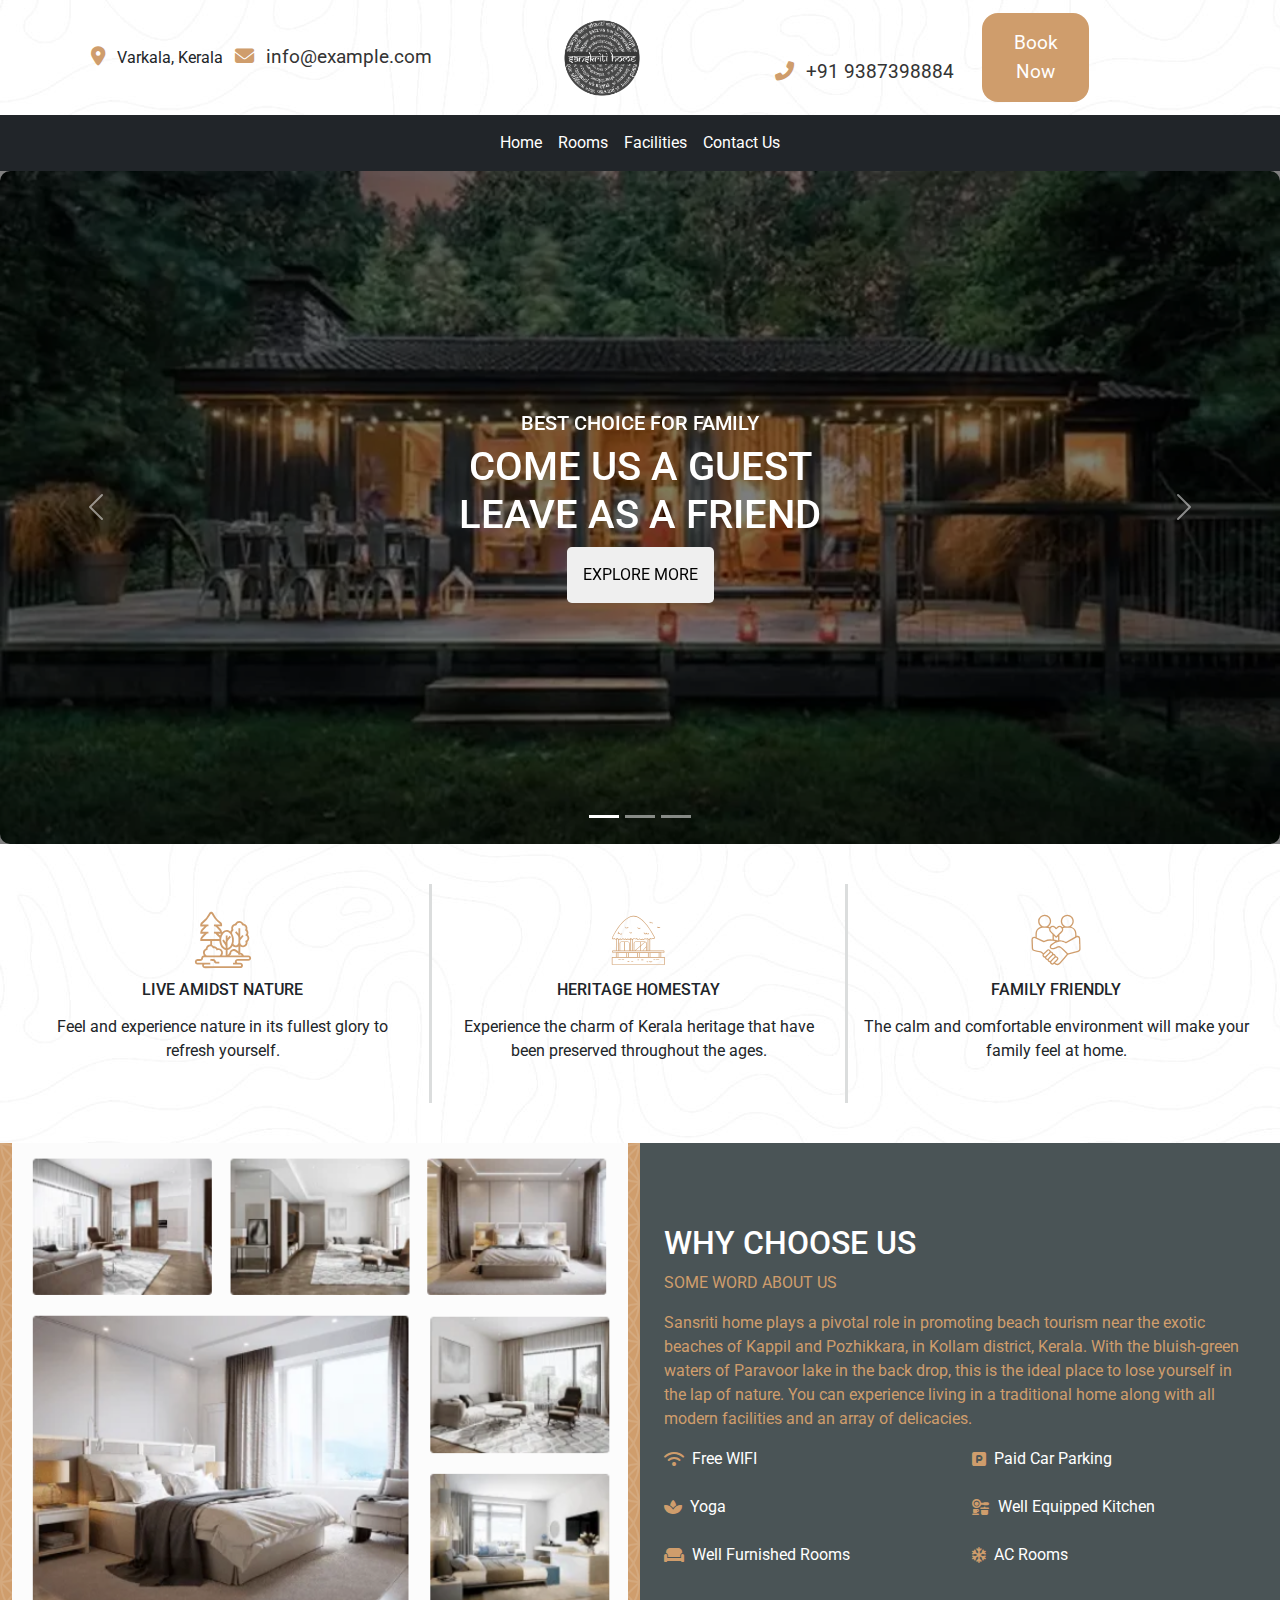
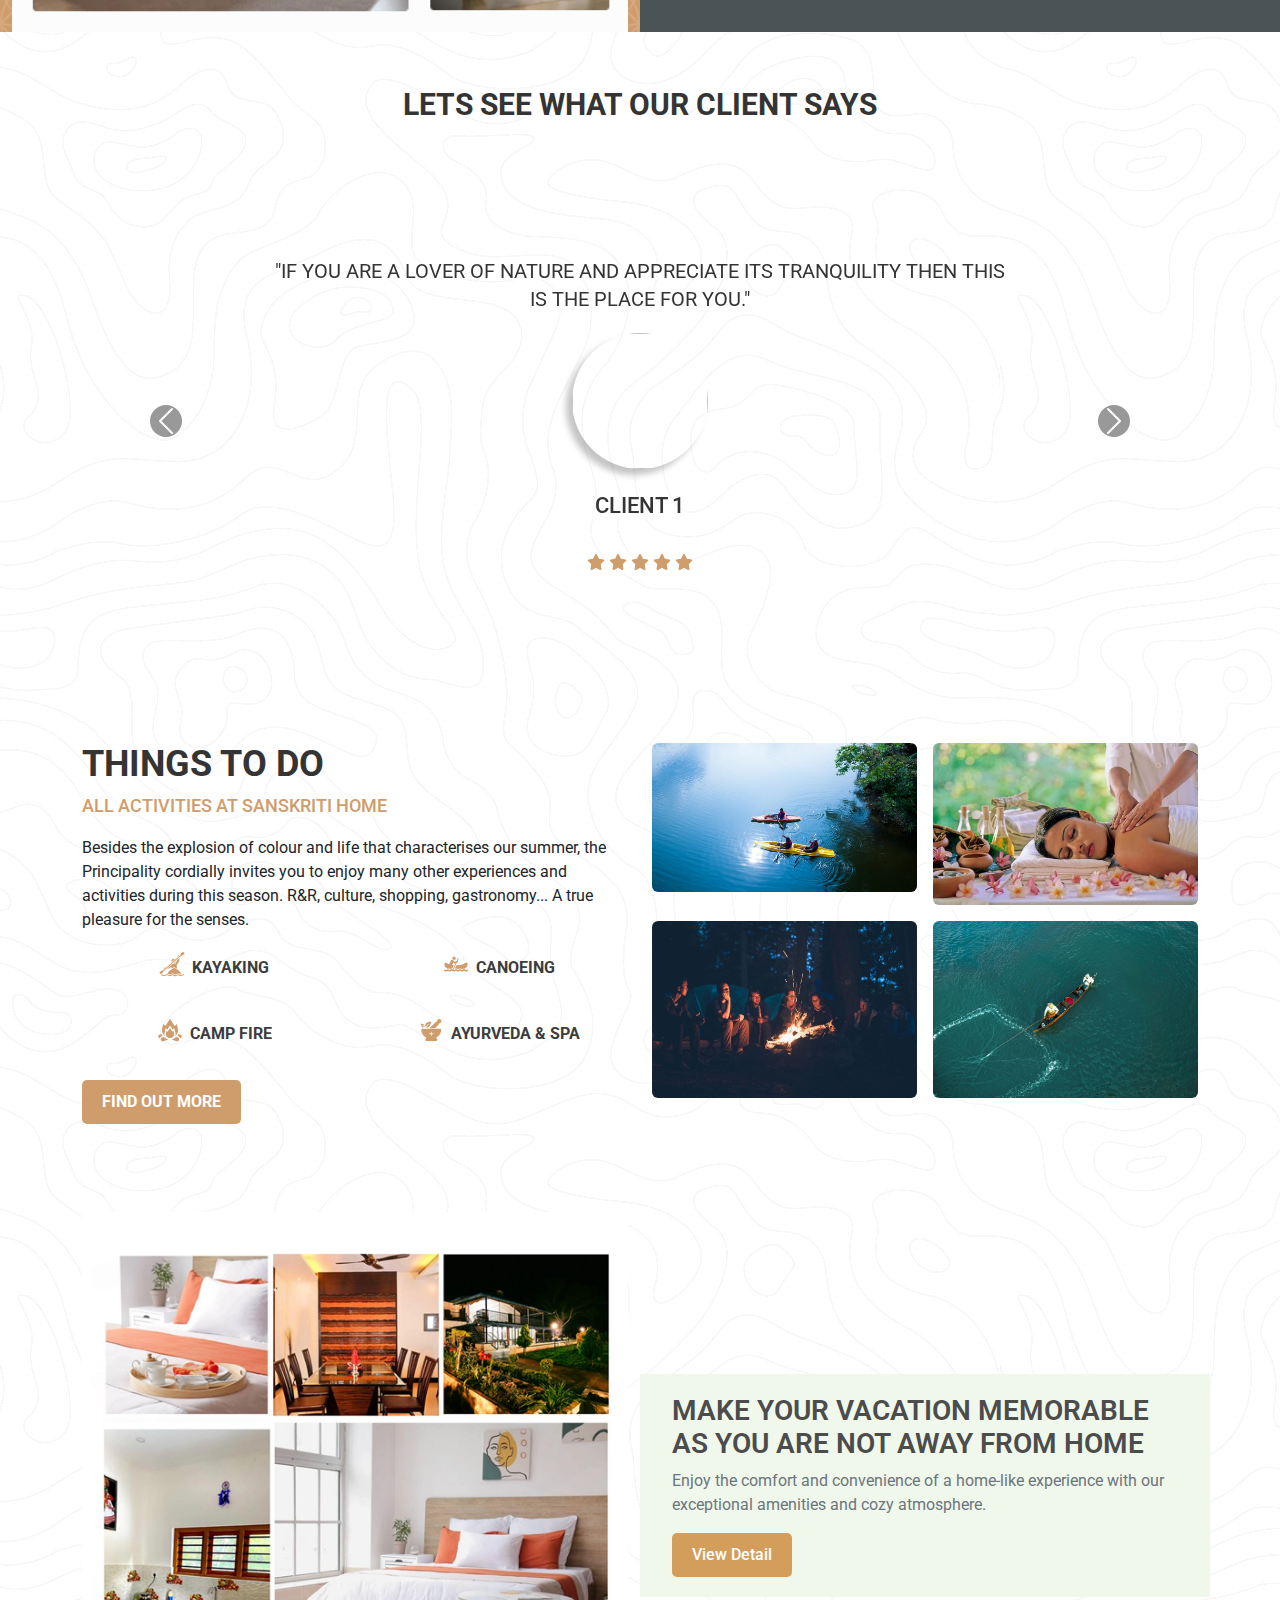
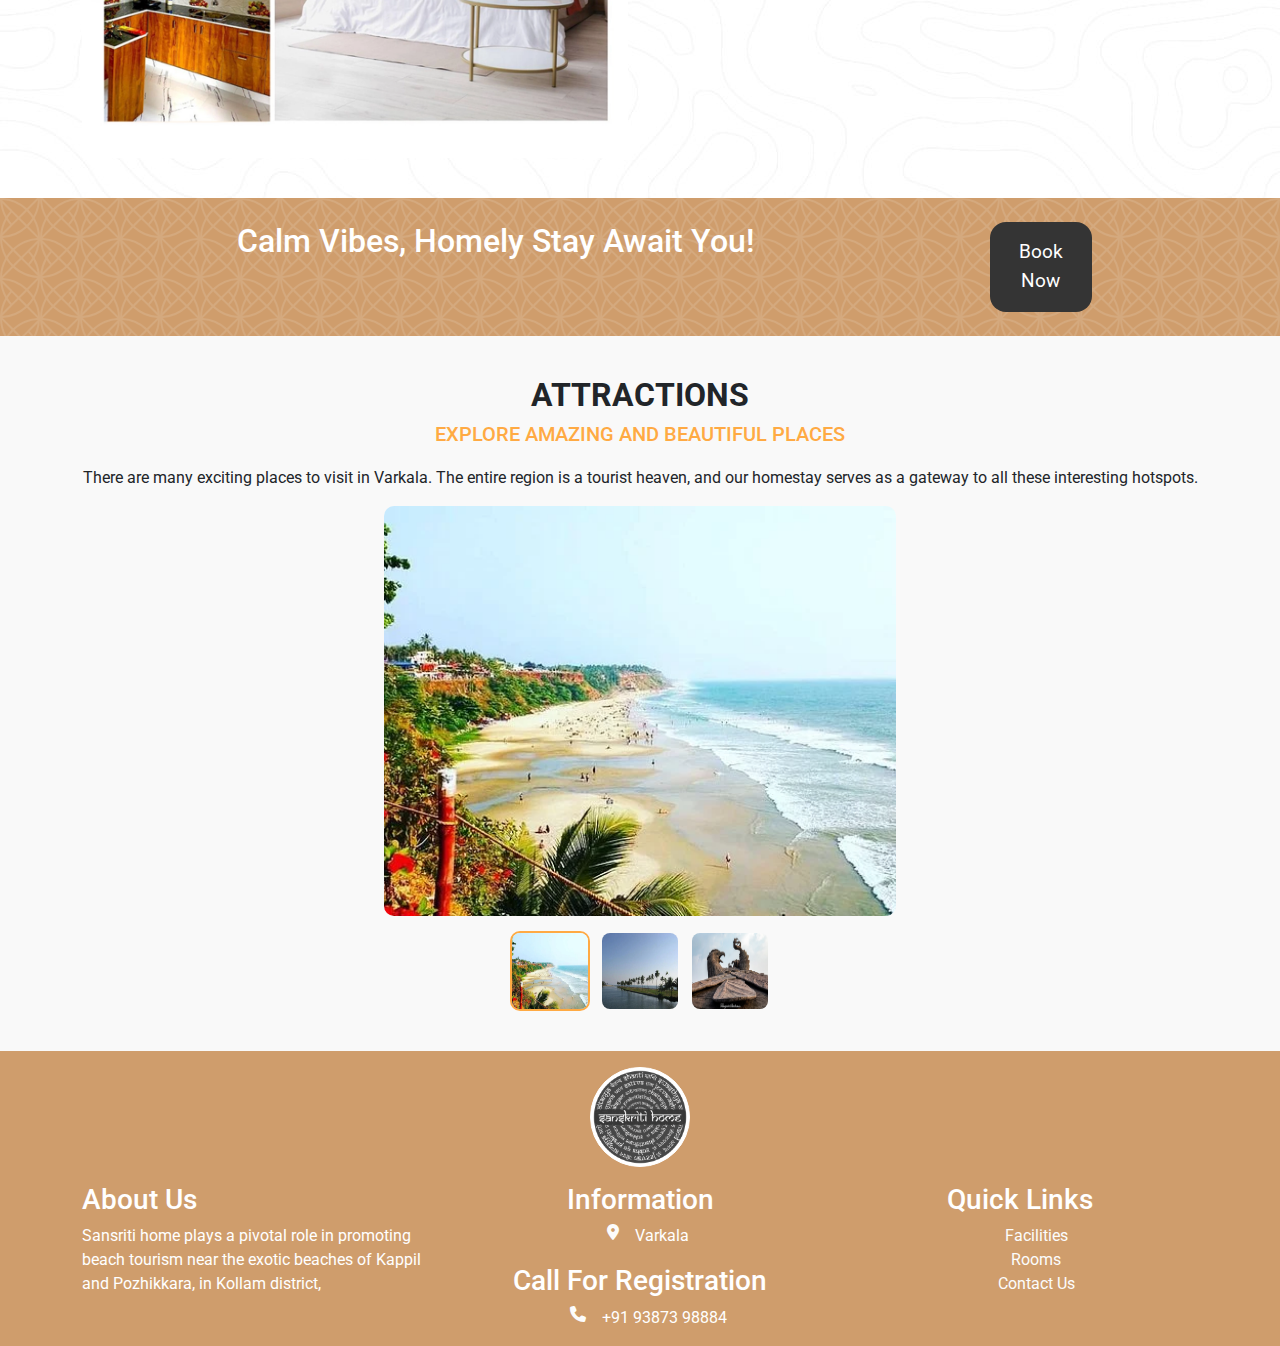
==== index.html @ 7ed212e9 "first commit" ====
<!DOCTYPE html>
<html lang="en">

<head>
  <meta charset="UTF-8">
  <meta name="description" content="">
  <meta name="author" content="Sanskriti Home">
  <meta name="viewport" content="width=device-width, initial-scale=1.0">
  <title>Sanskriti Home</title>
  <link href="https://cdn.jsdelivr.net/npm/bootstrap@5.3.3/dist/css/bootstrap.min.css" rel="stylesheet"
    integrity="sha384-QWTKZyjpPEjISv5WaRU9OFeRpok6YctnYmDr5pNlyT2bRjXh0JMhjY6hW+ALEwIH" crossorigin="anonymous">
  <link rel="stylesheet" href="css/style.css">
  <link rel="stylesheet" href="https://cdnjs.cloudflare.com/ajax/libs/font-awesome/6.7.2/css/all.min.css"
    integrity="sha512-Evv84Mr4kqVGRNSgIGL/F/aIDqQb7xQ2vcrdIwxfjThSH8CSR7PBEakCr51Ck+w+/U6swU2Im1vVX0SVk9ABhg=="
    crossorigin="anonymous" referrerpolicy="no-referrer" />
</head>

<body>
  <header id="headersection">
    <section class="topbar">
      <div class="container">
        <div class="row justify-content-between align-items-center">
          <div class="col-4 divsion1">
            <i class="fas fa-map-marker-alt mx-2"></i>
            <span>Varkala, Kerala</span>
            <i class="fas fa-envelope mx-2"></i>
            <span><a href="mailto:info@example.com">info@example.com</a></span>
          </div>
          <div class="col-4 divsion2 ">
            <img src="img/Logo Sanskriti Home.webp" alt="Sanskriti Home Logo" style="height: 80px;">
          </div>
          <div class="col-4 divsion3">
            <i class="fas fa-phone-alt mx-2"></i>
            <a href="tel:9387398884">+91 9387398884</a>
            <button class="book-now-btn mx-4" onclick="openPopup()">Book Now</button>
          </div>
        </div>
      </div>
      <div id="popupForm" class="popup">
        <div class="popup-content">
          <span class="close" onclick="closePopup()">&times;</span>
          <form id="contactForm" onsubmit="event.preventDefault(); sendToWhatsApps();">
            <div class="mb-3">
                <label for="name" class="form-label">Name</label>
                <input type="text" class="form-control" autocomplete="off" id="names" placeholder="Enter your name" required>
            </div>
            <div class="mb-3">
                <label for="number" class="form-label">Number</label> 
                <input type="tel" class="form-control" id="number" placeholder="Enter your contact number" required>
            </div>
            <div class="mb-3">
                <label for="country" class="form-label">Country/City</label>
                <input type="text" class="form-control" id="country" placeholder="Enter your country or city" required>
            </div>
            <div class="mb-3">
                <label for="checkInDate" class="form-label">Check-In Date</label>
                <input type="date" class="form-control" id="checkInDate" required>
            </div>
            <div class="mb-3">
                <label for="checkOutDate" class="form-label">Check-Out Date</label>
                <input type="date" class="form-control" id="checkOutDate" required>
            </div>
            <div class="mb-3">
                <label for="persons" class="form-label">Number of Persons</label>
                <input type="number" class="form-control" id="persons" placeholder="Enter number of persons" required>
            </div>
            <button type="submit" class="btn btn-primary">Submit</button>
        </form>
        </div>
      </div>
    </section>
    <section class="menu">
      <nav class="navbar navbar-expand-lg bg-dark">
        <div class="container-fluid justify-content-center">

          <button class="navbar-toggler" type="button" data-bs-toggle="collapse" data-bs-target="#navbarNavAltMarkup"
            aria-controls="navbarNavAltMarkup" aria-expanded="false" aria-label="Toggle navigation">
            <span class="navbar-toggler-icon"></span>
          </button>
          <div class="collapse navbar-collapse" id="navbarNavAltMarkup">
            <div class="navbar-nav mx-auto">
              <a class="nav-link active" aria-current="page" href="index.html">Home</a>
              <a class="nav-link" href="./rooms.html">Rooms</a>
              <a class="nav-link" href="./facilities.html">Facilities</a>
              <a class="nav-link" href="./contactus.html">Contact Us</a>
            </div>
          </div>
        </div>
      </nav>
    </section>
  </header>
  <main>
    <section class="banner">
      <div id="carouselExampleCaptions" class="carousel slide">
        <div class="carousel-indicators">
          <button type="button" data-bs-target="#carouselExampleCaptions" data-bs-slide-to="0" class="active"
            aria-current="true" aria-label="Slide 1"></button>
          <button type="button" data-bs-target="#carouselExampleCaptions" data-bs-slide-to="1"
            aria-label="Slide 2"></button>
          <button type="button" data-bs-target="#carouselExampleCaptions" data-bs-slide-to="2"
            aria-label="Slide 3"></button>
        </div>
        <div class="carousel-inner">
          <div class="carousel-item active">
            <img src="img/ENERGY-EFFICIENT-BUNGALOW-HOME-DESIGNS-1024x538.webp" class="d-block w-100" alt="...">
            <div class="carousel-caption d-flex flex-column h-100 align-items-center justify-content-center bottom-0">
              <h5 CLASS="text-uppercase">BEST CHOICE FOR family</h5>
              <h1 class="text-uppercase">come us a guest<br>leave as a friend</h1>
              <button class="btn-light text-uppercase p-3 explore">EXPLORE MORE</button>
            </div>
          </div>
          <div class="carousel-item">
            <img src="img/ENERGY-EFFICIENT-BUNGALOW-HOME-DESIGNS-1024x538.webp" class="d-block w-100" alt="..." >
            <div class="carousel-caption d-flex flex-column h-100 align-items-center justify-content-center bottom-0">
              <h5>Second slide label</h5>
              <h1 class="text-uppercase">come us a guest<br>leave as a friend</h1>
              <p>Some representative placeholder content for the second slide.</p>
            </div>
          </div>
          <div class="carousel-item">
            <img src="./img/ENERGY-EFFICIENT-BUNGALOW-HOME-DESIGNS-1024x538.webp" class="d-block w-100" alt="..." >
            <div class="carousel-caption d-flex flex-column h-100 align-items-center justify-content-center bottom-0">
              <h5>Third slide label</h5>
              <h2 class="text-uppercase">come us a guest<br>leave as a friend</h2>
              <p>Some representative placeholder content for the third slide.</p>
            </div>
          </div>
        </div>
        <button class="carousel-control-prev" type="button" data-bs-target="#carouselExampleCaptions"
          data-bs-slide="prev">
          <span class="carousel-control-prev-icon" aria-hidden="true"></span>
          <span class="visually-hidden">Previous</span>
        </button>
        <button class="carousel-control-next" type="button" data-bs-target="#carouselExampleCaptions"
          data-bs-slide="next">
          <span class="carousel-control-next-icon" aria-hidden="true"></span>
          <span class="visually-hidden">Next</span>
        </button>
      </div>
    </section>
    <section class="belowbanner">
      <div class="container-fluid">
        <div class="row justify-content-center">
          <div class="col-lg-4 d-flex flex-column justify-content-center align-items-center my-4 divbanner">
            <div><img src="./img/liveinnature-01.svg" alt="" srcset="" loading="lazy"></div>
            <div class="color p-2 text-uppercase">
              <h6>Live Amidst Nature</h6>
            </div>
            <div class="color text-center">
              <p>Feel and experience nature in its fullest glory
                to refresh yourself.</p>
            </div>
          </div>
          <div class="col-lg-4 d-flex flex-column justify-content-center align-items-center my-4 divbanner">
            <div><img src="./img/homestay-01.svg" alt="" srcset="" loading="lazy"></div>
            <div class="color p-2 text-uppercase">
              <h6>HERITAGE HOMESTAY</h6>
            </div>
            <div class="color text-center">
              <p>Experience the charm of Kerala heritage that
                have been preserved throughout the ages.</p>
            </div>
          </div>
          <div class="col-lg-4 d-flex flex-column justify-content-center align-items-center my-4 divbanner">
            <div><img src="./img/family-01.svg" alt="" srcset="" loading="lazy"></div>
            <div class="color p-2 text-uppercase">
              <h6>FAMILY FRIENDLY</h6>
            </div>
            <div class="color text-center">
              <p>The calm and comfortable environment will
                make your family feel at home.</p>
            </div>
          </div>
        </div>
      </div>
    </section>
    <section class="ychose">
      <div class="container-fluid">
        <div class="row">
          <div class="col-lg-6 ychoseimage">
            <img src="img/roomphotos.png" alt="" srcset="">
          </div>
          <div class="col-lg-6 d-flex flex-column justify-content-around align-items-center px-4 ychosedesc">
            <div class="align-self-start">
              <h2 class="text-uppercase pt-3">Why Choose Us</h2>
              <p class="text-uppercase">SOME WORD ABOUT US</p>
              <p>Sansriti home plays a pivotal role in promoting beach tourism near the exotic beaches of Kappil and
                Pozhikkara, in Kollam district, Kerala. With the bluish-green waters of Paravoor lake in the back drop,
                this is the ideal place to lose yourself in the lap of nature. You can experience living in a
                traditional home along with all modern facilities and an array of delicacies.</p>
              <div class="ychosedesc">
                <div class="row row-cols-1 row-cols-md-2 g-4 text-start">
                  <div class="col h-100 d-flex align-items-center">
                    <i class="fa-solid fa-wifi " style="color: #cf9d6b;"></i>
                    <span class="px-2">Free WIFI</span>
                  </div>
                  <div class="col h-100 d-flex align-items-center">
                    <i class="fa-solid fa-square-parking" style="color: #cf9d6c;"></i>
                    <span class="px-2">Paid Car Parking</span>
                  </div>
                  <div class="col h-100 d-flex align-items-center">
                    <i class="fa-solid fa-spa" style="color: #cf9d6c;"></i>
                    <span class="px-2">Yoga</span>
                  </div>
                  <div class="col h-100 d-flex align-items-center">
                    <i class="fa-solid fa-kitchen-set" style="color: #cf9d6c;"></i>
                    <span class="px-2">Well Equipped Kitchen</span>
                  </div>
                  <div class="col h-100 d-flex align-items-center">
                    <i class="fa-solid fa-couch" style="color: #cf9d6c;"></i>
                    <span class="px-2">Well Furnished Rooms</span>
                  </div>
                  <div class="col h-100 d-flex align-items-center">
                    <i class="fa-regular fa-snowflake" style="color: #cf9d6c;"></i>
                    <span class="px-2">AC Rooms</span>
                  </div>
                </div>
              </div>
            </div>
          </div>
        </div>
      </div>
    </section>
    <section class="testimonial text-center">
      <div class="container">
        <div class="heading white-heading">
          Lets See What Our Client Says
        </div>
        <div id="testimonial4"
          class="carousel slide testimonial4_indicators testimonial4_control_button thumb_scroll_x swipe_x"
          data-bs-ride="carousel" data-pause="hover" data-interval="2000" data-duration="2000">

          <div class="carousel-inner" role="listbox">
            <div class="carousel-item active">
              <div class="testimonial4_slide">
                <p>"IF YOU ARE A LOVER OF NATURE AND APPRECIATE ITS
                  TRANQUILITY THEN THIS IS THE PLACE FOR YOU."</p>
                <img src="https://i.ibb.co/8x9xK4H/team.jpg" class="img-circle img-responsive" />
                <h4 class="py-4 text-uppercase">Client 1</h4>
                <div class="rating px-2">
                  <i class="fa-solid fa-star" style="color: #cf9d6c;"></i>
                  <i class="fa-solid fa-star" style="color: #cf9d6c;"></i>
                  <i class="fa-solid fa-star" style="color: #cf9d6c;"></i>
                  <i class="fa-solid fa-star" style="color: #cf9d6c;"></i>
                  <i class="fa-solid fa-star" style="color: #cf9d6c;"></i>
                </div>
              </div>
            </div>
            <div class="carousel-item">
              <div class="testimonial4_slide">
                <p>Lorem Ipsum is simply dummy text of the printing and typesetting industry. Lorem Ipsum has been the
                  industry's standard dummy text ever since the 1500s, when an unknown printer took a galley of type and
                  scrambled it to make a type specimen book. </p>
                <img src="https://i.ibb.co/8x9xK4H/team.jpg" class="img-circle img-responsive" />
                <h4 class="py-4">Client 2</h4>
                <div class="rating px-2">
                  <i class="fa-solid fa-star" style="color: #cf9d6c;"></i>
                  <i class="fa-solid fa-star" style="color: #cf9d6c;"></i>
                  <i class="fa-solid fa-star" style="color: #cf9d6c;"></i>
                  <i class="fa-solid fa-star" style="color: #cf9d6c;"></i>
                  <i class="fa-solid fa-star" style="color: #cf9d6c;"></i>
                </div>
              </div>
            </div>
            <div class="carousel-item">
              <div class="testimonial4_slide">
                <p>Lorem Ipsum is simply dummy text of the printing and typesetting industry. Lorem Ipsum has been the
                  industry's standard dummy text ever since the 1500s, when an unknown printer took a galley of type and
                  scrambled it to make a type specimen book. </p>
                <img src="https://i.ibb.co/8x9xK4H/team.jpg" class="img-circle img-responsive" />
                <h4 class="py-4">Client 3</h4>
                <div class="rating px-2">
                  <i class="fa-solid fa-star" style="color: #cf9d6c;"></i>
                  <i class="fa-solid fa-star" style="color: #cf9d6c;"></i>
                  <i class="fa-solid fa-star" style="color: #cf9d6c;"></i>
                  <i class="fa-solid fa-star" style="color: #cf9d6c;"></i>
                  <i class="fa-solid fa-star" style="color: #cf9d6c;"></i>
                </div>
              </div>
            </div>
          </div>
          <a class="carousel-control-prev" href="#testimonial4" data-bs-slide="prev">
            <span class="carousel-control-prev-icon"></span>
          </a>
          <a class="carousel-control-next" href="#testimonial4" data-bs-slide="next">
            <span class="carousel-control-next-icon"></span>
          </a>
        </div>
      </div>
    </section>
    <section class="container py-5">
      <div class="row">
        <div class="col-md-6">
          <h2 class="section-title">THINGS TO DO</h2>
          <h4 class="section-subtitle">ALL ACTIVITIES AT SANSKRITI HOME</h4>
          <p>
            Besides the explosion of colour and life that characterises our summer, the Principality cordially invites
            you to enjoy many other experiences and activities during this season. R&R, culture, shopping, gastronomy...
            A true pleasure for the senses.
          </p>
          <div class="row g-4">
            <div class="col-6 text-center feature-item">
              <img src="./img/kayaking-01.svg" alt="Kayaking">
              <span>KAYAKING</span>
            </div>
            <div class="col-6 text-center feature-item">
              <img src="./img/canoeing-01.svg" alt="Canoeing">
              <span>CANOEING</span>
            </div>
            <div class="col-6 text-center feature-item">
              <img src="./img/camfire-01.svg" alt="Camp Fire">
              <span>CAMP FIRE</span>
            </div>
            <div class="col-6 text-center feature-item">
              <img src="./img/ayurveda-01.svg" alt="Ayurveda & Spa">
              <span>AYURVEDA & SPA</span>
            </div>
          </div>
          <div class="mt-4">
            <button class="find-out-more-btn">FIND OUT MORE</button>
          </div>
        </div>
        <div class="col-md-6">
          <div class="row g-3">
            <div class="col-6">
              <img src="./img/inchathotty20231004094702_1343_1.webp" alt="Kayaking" class="img-fluid rounded">
            </div>
            <div class="col-6">
              <img src="/img/getlstd-property-photo.webp" alt="Spa" class="img-fluid rounded">
            </div>
            <div class="col-6">
              <img src="./img/7-3-campfire.webp" alt="Camp Fire" class="img-fluid rounded">
            </div>
            <div class="col-6">
              <img src="./img/62685a5bb7f8d_pexels-firos-nv-4704302.webp" alt="Canoeing" class="img-fluid rounded">
            </div>
          </div>
        </div>
      </div>
    </section>
    <section class="vacation-section">
      <div class="container">
        <div class="row align-items-center">
          <!-- Image Grid -->
          <div class="col-lg-6">
            <div class="row g-2">
              <div class="col-12">
                <img src="./img/vacationandamenitiiesphoto.webp" alt="Image 1" class="img-fluid images">
              </div>
            </div>
          </div>

          <!-- Text Content -->
          <div class="col-lg-6 vacationdetail">
            <div class="content text-center text-lg-start">
              <h2>MAKE YOUR VACATION MEMORABLE AS YOU ARE NOT AWAY FROM HOME</h2>
              <p>Enjoy the comfort and convenience of a home-like experience with our exceptional amenities and cozy
                atmosphere.</p>
              <a href="#" class="btn">View Detail</a>
            </div>
          </div>
        </div>
      </div>
    </section>
    <section class="subbooking">
      <div class="row">
        <div class="col-9 mx-auto">
          <h4 class="ms-4">Calm Vibes, Homely Stay Await You!</h4>
        </div>
        <div class="col-3">
          <button class="book-now-btn mx-4" onclick="openPopup()">Book Now</button>
        </div>
      </div>
    </section>
    <section class="slider-section">
      <h2>ATTRACTIONS</h2>
      <h5>EXPLORE AMAZING AND BEAUTIFUL PLACES</h5>
      <p>
        There are many exciting places to visit in Varkala. The entire region is a tourist heaven,
        and our homestay serves as a gateway to all these interesting hotspots.
      </p>

      <!-- Main Carousel -->
      <div id="mainCarousel" class="carousel slide" data-bs-ride="carousel">
        <div class="carousel-inner">
          <div class="carousel-item active">
            <img src="./img/varkala-cliff.webp" class="d-flex mx-auto" alt="Image 1">
          </div>
          <div class="carousel-item">
            <img src="./img/Varkala-tourist-places-10-best-places-to-visit-in-Varkala-08.webp" class="d-flex mx-auto"
              alt="Image 2">
          </div>
          <div class="carousel-item">
            <img src="./img/9b64ce_435e032b0c4e422c90c9a61d1bcd32fa~mv2.webp" class="d-flex mx-auto" alt="Image 3">
          </div>
        </div>
      </div>

      <!-- Thumbnail Navigation -->
      <div class="thumbnail-container">
        <img src="./img/varkala-cliff.webp" class="thumbnail active" data-bs-target="#mainCarousel" data-bs-slide-to="0"
          alt="Thumbnail 1">
        <img src="./img/Varkala-tourist-places-10-best-places-to-visit-in-Varkala-08.webp" class="thumbnail"
          data-bs-target="#mainCarousel" data-bs-slide-to="1" alt="Thumbnail 2">
        <img src="./img/9b64ce_435e032b0c4e422c90c9a61d1bcd32fa~mv2.webp" class="thumbnail"
          data-bs-target="#mainCarousel" data-bs-slide-to="2" alt="Thumbnail 3">
      </div>
    </section>

  </main>
  <footer>
    <section class="footer-logo">
       <div>
        <img src="img/Logo Sanskriti Home.webp" alt="" srcset="">
       </div>
    </section>
    <section class="footer-desc">
      <div class="container">
        <div class="row">
          <div class="col-lg-4">
            <h3 class="text-white">About Us</h3>
            <p class="text-white text-justify">Sansriti home plays a pivotal role
              in promoting beach tourism near
              the exotic beaches of Kappil and
              Pozhikkara, in Kollam district,</p>
          </div>
          <div class="col-lg-4">
            <h3 class="text-center text-white">Information</h3>
            <ul>
              <li class="d-flex justify-content-center"><i class="fa-solid fa-location-dot" style="color: #fcfcfc;"></i><span class="text-white mx-3">Varkala</span></li>
            </ul>
            <h3 class="text-center text-white">Call For Registration</h3>
            <ul>
              <li class="d-flex justify-content-center"><i class="fa-solid fa-phone" style="color: #fcfcfc;"></i><a href="tel:++919387398884"><span class="text-white mx-3">+91 93873 98884</span></a></li>
            </ul>
          </div>
          <div class="col-lg-4 ">
            <h3 class="text-center text-white">Quick Links</h3>
            <ul>
              <li class="text-center"><a href="">Facilities</a></li>
              <li class="text-center"><a href="">Rooms</a></li>
              <li class="text-center"><a href="">Contact Us</a></li>
            </ul>
          </div>
        </div>
      </div>
    </section>
  </footer>
  <script src="js/custom.js"></script>
  <script src="https://cdn.jsdelivr.net/npm/bootstrap@5.3.3/dist/js/bootstrap.bundle.min.js"
    integrity="sha384-YvpcrYf0tY3lHB60NNkmXc5s9fDVZLESaAA55NDzOxhy9GkcIdslK1eN7N6jIeHz"
    crossorigin="anonymous"></script>
</body>

</html>
---- css/style.css ----
@import url('https://fonts.googleapis.com/css2?family=Roboto:ital,wght@0,100;0,300;0,400;0,500;0,700;0,900;1,100;1,300;1,400;1,500;1,700;1,900&display=swap');

*{
    margin: 0;
    padding: 0;
    box-sizing: border-box;
}
body{
    background-image: url("../img/bgpattern.jpg");
    font-family: "Roboto", serif;
    overflow-x: hidden;
}
#headersection {
    width: 100%;
    height: auto;
}
.divsion1{
  height: auto;
  margin-right: auto;
  padding: 0.8rem;
}
.divsion1 i{
  color:#cf9d6c;
  font-size: 1.2rem;
}
.divsion1 a{
  color:#343434;
  font-size: 1.2rem;
  text-decoration: none;
}
.divsion2{
  width:20%;
  height: auto;
  text-decoration: none;
  padding: 0.8rem;
  display: flex;
  justify-content: center;

}

.divsion3{
  width:40%;
  height: auto;
  margin-left:auto;
  padding: 0.8rem;
}
.divsion3 i{
  color:#cf9d6c;
  font-size: 1.2rem;
}
.divsion3 a{
  color:#343434;
  font-size: 1.2rem;
  text-decoration: none;
}
.divsion3 .book-now-btn{
  width:25%;
  height: auto;
  background-color: #cf9d6c;
  font-size: 1.2rem;
  padding: 1rem;
  border: none;
  border-radius: 1rem;
  color: #ffff;
  transition: width 0.3s ease, background-color 0.3s ease;
}
.divsion3 .book-now-btn:hover{
  width:30%;
  height: auto;
  background-color: #9f6c3a;
  font-size: 1.2rem;
  padding: 1rem;
  border: none;
  border-radius: 1rem;
  color: #ffff;
}
.popup {
  display: none;
  position: fixed;
  top: 0;
  left: 0;
  width: 100%;
  height: 100%;
  background-color: rgba(0, 0, 0, 0.5);
  z-index: 1050;
}
.popup-content {
  background: white;
  padding: 20px;
  border-radius: 8px;
  margin: 5% auto;
  width: 19rem;
  position: relative;
}
.popup-content .close {
  position: absolute;
  top: 10px;
  right: 10px;
  font-size: 20px;
  cursor: pointer;
}

.menu .navbar-nav .nav-link{
  color: #fff;
}
.carousel-caption{
  background-color: hwb(0 0% 100% / 0.5);
  width: 100%;
  left:0;
}
.banner .explore{
  border:none;
  border-radius: 0.3rem;
}
.banner .explore:hover{
  border:none;
  border-radius: 0.3rem;
  background-color: #eaeaea;
}
.belowbanner{
padding: 1rem;
}
.divbanner:not(:last-child){
  height: auto;
  padding: 1.5rem;
  border-right: 0.2rem solid #dbdddd;
}
.divbanner img{
  width:4rem;
  height: 4rem;
}
.divbanner h6 p{
  color:#343434;
}
.ychose .ychoseimage{
  height:fit-content;
  text-align: center;
  background-color: #cf9d6c;
  background-image: url("data:image/svg+xml,%3Csvg xmlns='http://www.w3.org/2000/svg' width='80' height='80' viewBox='0 0 80 80'%3E%3Cg fill-rule='evenodd'%3E%3Cg id='church-on-sunday' fill='%23f4f4f4' fill-opacity='0.13'%3E%3Cpath d='M77.17 0H80v2.83l-.1.1A39.9 39.9 0 0 1 74.64 20a39.9 39.9 0 0 1 5.24 17.06l.11.11v2.89c-.01 6.9-1.8 13.79-5.35 19.94A39.96 39.96 0 0 1 80 79.94V80h-2.83L66.84 69.66a39.83 39.83 0 0 1-24.1 10.25l.09.09h-5.66l.1-.1c-8.7-.58-17.22-4-24.1-10.23L2.82 80H0V79.94c.01-6.9 1.8-13.8 5.35-19.94A39.96 39.96 0 0 1 0 40.06V37.17l.1-.1A39.9 39.9 0 0 1 5.36 20 39.9 39.9 0 0 1 .1 2.94L0 2.83V0h2.83l-.1.1a39.83 39.83 0 0 1 24.1 10.24L37.18 0H40c0 6.92-1.78 13.83-5.35 20A39.96 39.96 0 0 1 40 40c0-6.92 1.78-13.83 5.35-20A39.96 39.96 0 0 1 40 0h2.83l10.33 10.34A39.83 39.83 0 0 1 77.26.09L77.17 0zm.77 77.94c-.3-5.52-1.8-11-4.49-16a40.18 40.18 0 0 1-5.17 6.34l9.66 9.66zm-12.52-9.7l-6.83-6.83-5.46 5.46-1.41 1.41-9.66 9.66c8.4-.45 16.69-3.68 23.36-9.7zm-23.07 6.58l7.99-7.98a40.05 40.05 0 0 1-3.79-4.9 37.88 37.88 0 0 0-4.2 12.88zM47.68 60a37.98 37.98 0 0 0 4.07 5.42L57.17 60l-5.42-5.42A38 38 0 0 0 47.68 60zm2.66-6.84a40.06 40.06 0 0 0-3.79 4.9 37.88 37.88 0 0 1-4.2-12.88l7.99 7.98zm1.38-1.44l1.41 1.41 5.46 5.46 6.83-6.84a37.85 37.85 0 0 0-23.36-9.7l9.66 9.67zM60 60l6.87 6.87A38.1 38.1 0 0 0 72.32 60a38.11 38.11 0 0 0-5.45-6.87L60 60zm-14.65 0a39.9 39.9 0 0 0-5.24 17.06l-.11.11-.1-.1A39.9 39.9 0 0 0 34.64 60a39.9 39.9 0 0 0 5.24-17.06l.11-.11.1.1A39.9 39.9 0 0 0 45.36 60zm9.23-48.25a37.85 37.85 0 0 1 23.36-9.7l-9.66 9.67-1.41 1.41-5.46 5.46-6.83-6.84zm13.67 13.67L62.83 20l5.42-5.42A38 38 0 0 1 72.32 20a37.98 37.98 0 0 1-4.07 5.42zm5.2-3.47a40.05 40.05 0 0 1-3.79 4.89l7.99 7.98c-.61-4.45-2.01-8.82-4.2-12.87zm-6.58 4.92l1.41 1.41 9.66 9.66a37.85 37.85 0 0 1-23.36-9.7l6.83-6.83 5.46 5.46zM53.13 13.13L60 20l-6.87 6.87A38.11 38.11 0 0 1 47.68 20a38.1 38.1 0 0 1 5.45-6.87zm-1.41-1.41l-9.66-9.66c.3 5.52 1.8 11 4.49 16a40.18 40.18 0 0 1 5.17-6.34zm-9.66 26.22c.3-5.52 1.8-11 4.49-16a40.18 40.18 0 0 0 5.17 6.34l-9.66 9.66zm26.22 13.78l9.66-9.66c-.3 5.52-1.8 11-4.49 16a40.18 40.18 0 0 0-5.17-6.34zm8.98-11.81L66.84 50.34a39.83 39.83 0 0 0-24.1-10.25l10.42-10.43a39.83 39.83 0 0 0 24.1 10.25zm-7.6-26.75a40.06 40.06 0 0 1 3.79 4.9 37.88 37.88 0 0 0 4.2-12.88l-7.99 7.98zm-31.72 28.9c-8.4.45-16.69 3.68-23.36 9.7l6.83 6.83 5.46-5.46 1.41-1.41 9.66-9.66zM22.83 60l5.42 5.42c1.54-1.7 2.9-3.52 4.07-5.42a38 38 0 0 0-4.07-5.42L22.83 60zm5.45 8.28l-1.41-1.41-5.46-5.46-6.83 6.84a37.85 37.85 0 0 0 23.36 9.7l-9.66-9.67zm9.37 6.54l-7.99-7.98a40.05 40.05 0 0 0 3.79-4.9 37.88 37.88 0 0 1 4.2 12.88zM20 60l-6.87-6.87A38.11 38.11 0 0 0 7.68 60a38.11 38.11 0 0 0 5.45 6.87L20 60zm17.26-19.9L26.84 29.65a39.83 39.83 0 0 1-24.1 10.25l10.42 10.43a39.83 39.83 0 0 1 24.1-10.25zm-35.2 1.96l9.66 9.66a40.18 40.18 0 0 0-5.17 6.33c-2.7-5-4.2-10.47-4.5-16zm4.49 19.89c-2.7 5-4.2 10.47-4.5 16l9.67-9.67a40.18 40.18 0 0 1-5.17-6.33zm31.1-16.77c-.61 4.45-2.01 8.82-4.2 12.87a40.06 40.06 0 0 0-3.79-4.89l7.99-7.98zm-4.2-23.23c2.7 5 4.2 10.47 4.5 16l-9.67-9.67c1.97-1.97 3.7-4.1 5.17-6.33zm-14.86-.54l6.83 6.84a37.85 37.85 0 0 1-23.36 9.7l9.66-9.67 1.41-1.41 5.46-5.46zm-8.25 5.43l-7.99 7.98c.61-4.45 2.01-8.82 4.2-12.87a40.04 40.04 0 0 0 3.79 4.89zm1.41-1.42A37.99 37.99 0 0 1 7.68 20a38 38 0 0 1 4.07-5.42L17.17 20l-5.42 5.42zm-5.2-7.37a40.04 40.04 0 0 1 3.79-4.89L2.35 5.18c.61 4.45 2.01 8.82 4.2 12.87zm6.58-4.92l-1.41-1.41-9.66-9.66a37.85 37.85 0 0 1 23.36 9.7l-6.83 6.83-5.46-5.46zm13.74 13.74L20 20l6.87-6.87A38.1 38.1 0 0 1 32.32 20a38.1 38.1 0 0 1-5.45 6.87zm6.58-8.82a40.18 40.18 0 0 0-5.17-6.33l9.66-9.66c-.3 5.52-1.8 11-4.49 16z' /%3E%3C/g%3E%3C/g%3E%3C/svg%3E");
}
.ychose img{
  width: 100%;
  height: fit-content;
}
.ychose .ychosedesc{
  height:auto;
  background-color: #4a5456;
  
}
.ychosedesc div:has(h2){
  color: #fff;
}
.ychosedesc p{
  color:#cf9d6c;
}
.heading {
  text-align: center;
  color: #454343;
  font-size: 30px;
  font-weight: 700;
  position: relative;
  margin-bottom: 70px;
  text-transform: uppercase;
  z-index: 999;
}
.white-heading{
  color: #343434;
}
.heading:after {
  content: ' ';
  position: absolute;
  top: 100%;
  left: 50%;
  height: 40px;
  width: 180px;
  border-radius: 4px;
  transform: translateX(-50%);
  background: url(img/heading-line.png);
  background-repeat: no-repeat;
  background-position: center;
}


.heading span {
  font-size: 18px;
  display: block;
  font-weight: 500;
}
.white-heading span {
  color: #ffffff;
}
/*-----Testimonial-------*/

.testimonial:after {
  position: absolute;
  top: -0 !important;
  left: 0;
  content: " ";
  background: url(img/testimonial.bg-top.png);
  background-size: 100% 100px;
  width: 100%;
  height: 100px;
  float: left;
  z-index: 99;
}
.testimonial {
  min-height: 375px;
  position: relative;
  padding-top: 50px;
  padding-bottom: 50px;
  background-position: center;
  background-size: cover;
}
#testimonial4 .carousel-inner:hover{
cursor: -moz-grab;
cursor: -webkit-grab;
}
#testimonial4 .carousel-inner:active{
cursor: -moz-grabbing;
cursor: -webkit-grabbing;
}
#testimonial4 .carousel-inner .item{
overflow: hidden;
}

.testimonial4_indicators .carousel-indicators{
left: 0;
margin: 0;
width: 100%;
font-size: 0;
height: 20px;
bottom: 15px;
padding: 0 5px;
cursor: e-resize;
overflow-x: auto;
overflow-y: hidden;
position: absolute;
text-align: center;
white-space: nowrap;
}
.testimonial4_indicators .carousel-indicators li{
padding: 0;
width: 14px;
height: 14px;
border: none;
text-indent: 0;
margin: 2px 3px;
cursor: pointer;
display: inline-block;
background: #ffffff;
-webkit-border-radius: 100%;
border-radius: 100%;
}
.testimonial4_indicators .carousel-indicators .active{
padding: 0;
width: 14px;
height: 14px;
border: none;
margin: 2px 3px;
background-color: #9dd3af;
-webkit-border-radius: 100%;
border-radius: 100%;
}
.testimonial4_indicators .carousel-indicators::-webkit-scrollbar{
height: 3px;
}
.testimonial4_indicators .carousel-indicators::-webkit-scrollbar-thumb{
background: #eeeeee;
-webkit-border-radius: 0;
border-radius: 0;
}

.testimonial4_control_button .carousel-control{
top: 175px;
opacity: 1;
width: 40px;
bottom: auto;
height: 40px;
font-size: 10px;
cursor: pointer;
font-weight: 700;
overflow: hidden;
line-height: 38px;
text-shadow: none;
text-align: center;
position: absolute;
background: transparent;
border: 2px solid #ffffff;
text-transform: uppercase;
-webkit-border-radius: 100%;
border-radius: 100%;
-webkit-box-shadow: none;
box-shadow: none;
-webkit-transition: all 0.6s cubic-bezier(0.3,1,0,1);
transition: all 0.6s cubic-bezier(0.3,1,0,1);
}
.testimonial4_control_button .carousel-control.left{
left: 7%;
top: 50%;
right: auto;
}
.testimonial4_control_button .carousel-control.right{
right: 7%;
top: 50%;
left: auto;
}
.testimonial4_control_button .carousel-control.left:hover,
.testimonial4_control_button .carousel-control.right:hover{
color: #000;
background: #fff;
border: 2px solid #fff;
}

.testimonial4_header{
top: 0;
left: 0;
bottom: 0;
width: 550px;
display: block;
margin: 30px auto;
text-align: center;
position: relative;
}
.testimonial4_header h4{
color: #ffffff;
font-size: 30px;
font-weight: 600;
position: relative;
letter-spacing: 1px;
text-transform: uppercase;
}

.testimonial4_slide{
top: 0;
left: 0;
right: 0;
bottom: 0;
width: 70%;
margin: auto;
padding: 20px;
position: relative;
text-align: center;
}
.testimonial4_slide .img-circle {
  top: 0;
  left: 0;
  right: 0;
  width: 136px;
  height: 136px;
  margin: auto;
  display: block;
  color: #f2f2f2;
  font-size: 18px;
  line-height: 46px;
  text-align: center;
  position: relative;
  border-radius: 50%;
  box-shadow: -6px 6px 6px rgba(0, 0, 0, 0.23);
  -moz-box-shadow: -6px 6px 6px rgba(0, 0, 0, 0.23);
  -o-box-shadow: -6px 6px 6px rgba(0, 0, 0, 0.23);
  -webkit-box-shadow: -6px 6px 6px rgba(0, 0, 0, 0.23);
}
.testimonial4_slide p {
  color: #343434;
  font-size: 20px;
  line-height: 1.4;
  margin: 40px 0 20px 0;
}
.testimonial4_slide h4 {
color: #343434;
font-size: 22px;
}

.testimonial .carousel {
padding-bottom:50px;
}
.testimonial .carousel-control-next-icon, .testimonial .carousel-control-prev-icon {
  width: 25px;
  background-color: #343434;
  border-radius: 50px;
  height: 25px;
  padding: 1rem;
}

/* ------testimonial  close-------*/
.section-title {
  font-size: 36px;
  font-weight: bold;
  color: #343434;
}

.section-subtitle {
  font-size: 18px;
  color: #cf9d6c;
  margin-bottom: 20px;
}

.feature-item {
  font-size: 16px;
  font-weight: bold;
  color: #3c3c3c;
  text-align: center;
}

.feature-item img {
  width: 32px;
  height: 32px;
  margin-bottom: 10px;
}

.find-out-more-btn {
  background-color: #cf9d6c;
  color: #ffffff;
  font-weight: bold;
  border: none;
  padding: 10px 20px;
  border-radius: 5px;
  text-transform: uppercase;
}

.find-out-more-btn:hover {
  background-color: #ff8c00;
}
.vacation-section {
  padding: 40px 20px;
}

.vacation-section .content {

  padding: 20px;
  border-radius: 8px;
}

.vacation-section h2 {
  font-size: 28px;
  font-weight: 600;
  color: #4c4c4c;
}

.vacation-section p {
  font-size: 16px;
  color: #6c757d;
}

.vacation-section .btn {
  background-color: #d39e5b;
  color: white;
  font-weight: 500;
  border: none;
  border-radius: 5px;
  padding: 10px 20px;
}

.vacation-section .btn:hover {
  background-color: #c68f50;
}
.vacationdetail{
  background-color: #f0f8ec;
  position: relative;
}
.images img {
  border-radius: 8px;
  width: 100%;
  object-fit: cover;
}
.subbooking{
  width: 100%;
  height: auto;
  padding: 1.5rem;
  background-color: #cf9d6c;
  background-image: url("data:image/svg+xml,%3Csvg xmlns='http://www.w3.org/2000/svg' width='80' height='80' viewBox='0 0 80 80'%3E%3Cg fill-rule='evenodd'%3E%3Cg id='church-on-sunday' fill='%23f4f4f4' fill-opacity='0.13'%3E%3Cpath d='M77.17 0H80v2.83l-.1.1A39.9 39.9 0 0 1 74.64 20a39.9 39.9 0 0 1 5.24 17.06l.11.11v2.89c-.01 6.9-1.8 13.79-5.35 19.94A39.96 39.96 0 0 1 80 79.94V80h-2.83L66.84 69.66a39.83 39.83 0 0 1-24.1 10.25l.09.09h-5.66l.1-.1c-8.7-.58-17.22-4-24.1-10.23L2.82 80H0V79.94c.01-6.9 1.8-13.8 5.35-19.94A39.96 39.96 0 0 1 0 40.06V37.17l.1-.1A39.9 39.9 0 0 1 5.36 20 39.9 39.9 0 0 1 .1 2.94L0 2.83V0h2.83l-.1.1a39.83 39.83 0 0 1 24.1 10.24L37.18 0H40c0 6.92-1.78 13.83-5.35 20A39.96 39.96 0 0 1 40 40c0-6.92 1.78-13.83 5.35-20A39.96 39.96 0 0 1 40 0h2.83l10.33 10.34A39.83 39.83 0 0 1 77.26.09L77.17 0zm.77 77.94c-.3-5.52-1.8-11-4.49-16a40.18 40.18 0 0 1-5.17 6.34l9.66 9.66zm-12.52-9.7l-6.83-6.83-5.46 5.46-1.41 1.41-9.66 9.66c8.4-.45 16.69-3.68 23.36-9.7zm-23.07 6.58l7.99-7.98a40.05 40.05 0 0 1-3.79-4.9 37.88 37.88 0 0 0-4.2 12.88zM47.68 60a37.98 37.98 0 0 0 4.07 5.42L57.17 60l-5.42-5.42A38 38 0 0 0 47.68 60zm2.66-6.84a40.06 40.06 0 0 0-3.79 4.9 37.88 37.88 0 0 1-4.2-12.88l7.99 7.98zm1.38-1.44l1.41 1.41 5.46 5.46 6.83-6.84a37.85 37.85 0 0 0-23.36-9.7l9.66 9.67zM60 60l6.87 6.87A38.1 38.1 0 0 0 72.32 60a38.11 38.11 0 0 0-5.45-6.87L60 60zm-14.65 0a39.9 39.9 0 0 0-5.24 17.06l-.11.11-.1-.1A39.9 39.9 0 0 0 34.64 60a39.9 39.9 0 0 0 5.24-17.06l.11-.11.1.1A39.9 39.9 0 0 0 45.36 60zm9.23-48.25a37.85 37.85 0 0 1 23.36-9.7l-9.66 9.67-1.41 1.41-5.46 5.46-6.83-6.84zm13.67 13.67L62.83 20l5.42-5.42A38 38 0 0 1 72.32 20a37.98 37.98 0 0 1-4.07 5.42zm5.2-3.47a40.05 40.05 0 0 1-3.79 4.89l7.99 7.98c-.61-4.45-2.01-8.82-4.2-12.87zm-6.58 4.92l1.41 1.41 9.66 9.66a37.85 37.85 0 0 1-23.36-9.7l6.83-6.83 5.46 5.46zM53.13 13.13L60 20l-6.87 6.87A38.11 38.11 0 0 1 47.68 20a38.1 38.1 0 0 1 5.45-6.87zm-1.41-1.41l-9.66-9.66c.3 5.52 1.8 11 4.49 16a40.18 40.18 0 0 1 5.17-6.34zm-9.66 26.22c.3-5.52 1.8-11 4.49-16a40.18 40.18 0 0 0 5.17 6.34l-9.66 9.66zm26.22 13.78l9.66-9.66c-.3 5.52-1.8 11-4.49 16a40.18 40.18 0 0 0-5.17-6.34zm8.98-11.81L66.84 50.34a39.83 39.83 0 0 0-24.1-10.25l10.42-10.43a39.83 39.83 0 0 0 24.1 10.25zm-7.6-26.75a40.06 40.06 0 0 1 3.79 4.9 37.88 37.88 0 0 0 4.2-12.88l-7.99 7.98zm-31.72 28.9c-8.4.45-16.69 3.68-23.36 9.7l6.83 6.83 5.46-5.46 1.41-1.41 9.66-9.66zM22.83 60l5.42 5.42c1.54-1.7 2.9-3.52 4.07-5.42a38 38 0 0 0-4.07-5.42L22.83 60zm5.45 8.28l-1.41-1.41-5.46-5.46-6.83 6.84a37.85 37.85 0 0 0 23.36 9.7l-9.66-9.67zm9.37 6.54l-7.99-7.98a40.05 40.05 0 0 0 3.79-4.9 37.88 37.88 0 0 1 4.2 12.88zM20 60l-6.87-6.87A38.11 38.11 0 0 0 7.68 60a38.11 38.11 0 0 0 5.45 6.87L20 60zm17.26-19.9L26.84 29.65a39.83 39.83 0 0 1-24.1 10.25l10.42 10.43a39.83 39.83 0 0 1 24.1-10.25zm-35.2 1.96l9.66 9.66a40.18 40.18 0 0 0-5.17 6.33c-2.7-5-4.2-10.47-4.5-16zm4.49 19.89c-2.7 5-4.2 10.47-4.5 16l9.67-9.67a40.18 40.18 0 0 1-5.17-6.33zm31.1-16.77c-.61 4.45-2.01 8.82-4.2 12.87a40.06 40.06 0 0 0-3.79-4.89l7.99-7.98zm-4.2-23.23c2.7 5 4.2 10.47 4.5 16l-9.67-9.67c1.97-1.97 3.7-4.1 5.17-6.33zm-14.86-.54l6.83 6.84a37.85 37.85 0 0 1-23.36 9.7l9.66-9.67 1.41-1.41 5.46-5.46zm-8.25 5.43l-7.99 7.98c.61-4.45 2.01-8.82 4.2-12.87a40.04 40.04 0 0 0 3.79 4.89zm1.41-1.42A37.99 37.99 0 0 1 7.68 20a38 38 0 0 1 4.07-5.42L17.17 20l-5.42 5.42zm-5.2-7.37a40.04 40.04 0 0 1 3.79-4.89L2.35 5.18c.61 4.45 2.01 8.82 4.2 12.87zm6.58-4.92l-1.41-1.41-9.66-9.66a37.85 37.85 0 0 1 23.36 9.7l-6.83 6.83-5.46-5.46zm13.74 13.74L20 20l6.87-6.87A38.1 38.1 0 0 1 32.32 20a38.1 38.1 0 0 1-5.45 6.87zm6.58-8.82a40.18 40.18 0 0 0-5.17-6.33l9.66-9.66c-.3 5.52-1.8 11-4.49 16z' /%3E%3C/g%3E%3C/g%3E%3C/svg%3E");
}
.subbooking h4{
  display: flex;
  flex-direction: row;
  justify-content: center;
  align-items: center;
  font-size: 2rem;
  color:#fff;
}
.subbooking .book-now-btn{
  width:35%;
  height: auto;
  background-color: #343434;
  font-size: 1.2rem;
  padding: 1rem;
  border: none;
  border-radius: 1rem;
  color: #ffff;
  transition: width 0.3s ease, background-color 0.3s ease;
}
.subbooking .book-now-btn:hover{
  width:40%;
  height: auto;
  background-color: #5b5b5b;
  font-size: 1.2rem;
  padding: 1rem;
  border: none;
  border-radius: 1rem;
  color: #ffff;
}
.slider-section {
  text-align: center;
  padding: 40px 20px;
  background-color: #f9f9f9;
}

.slider-section h2 {
  font-size: 2rem;
  font-weight: bold;
}

.slider-section h5 {
  color: #ffaa43;
  margin-bottom: 20px;
}

.carousel-inner img {
  width: 32rem;
  height: fit-content;
  border-radius: 10px;
}

.thumbnail-container {
  display: flex;
  justify-content: center;
  margin-top: 15px;
  flex-wrap: wrap;
}

.thumbnail-container img {
  width: 80px;
  height: 80px;
  border-radius: 10px;
  margin: 0 5px;
  cursor: pointer;
  border: 2px solid transparent;
}

.thumbnail-container img.active {
  border-color: #ffaa43;
}
footer{
  background-color: #cf9d6c;
  width: 100%;
  height: auto;
}
footer .footer-logo{
  display: flex;
  justify-content: center;
  padding: 1rem;
}
footer .footer-logo img{
  width: 100px;
  height: auto;
  border: 1px solid #fff;
  border-radius: 50%;
  background-color: #fff;
}
footer .footer-desc ul li{
  list-style: none;
  
}
footer .footer-desc ul li a{
  text-decoration: none;
  color:#fcfcfc;
}
.room-section{
  margin-top: 1.2rem;
  padding: 1.1rem;
}
.room-section h1,h3{
  color:#cf9d6c;
}
.room-section ul li{
  list-style: none;
  padding: 0.2rem;
}
.room-section p{
  text-align: justify;
}
.facilities-section{
  margin-top:1.2rem;
  padding: 1rem;
}
.facilities-section .facilities-desc .nav{
  background-color: #cf9d6c;
}
.facilities-section .facilities-desc .nav .nav-link{
  color: #fcfcfc;
}
.facilities-section .facilities-desc .nav .nav-link.active{
  color: #343434;
}
.contact-section{
  margin-top: 1.2rem;
  padding: 1rem;
}
.contact-section .contactsub{
  width: 25%;
  background-color: #f2f2f2;
  display: flex;
  flex-direction: column;
  justify-content: center;
  align-items: center;
  padding: 1.2rem;
  -webkit-box-shadow: 1px 10px 17px -7px rgba(0,0,0,0.57);
-moz-box-shadow: 1px 10px 17px -7px rgba(0,0,0,0.57);
box-shadow: 1px 10px 17px -7px rgba(0,0,0,0.57);
}.contact-section .contactsub a{
text-decoration: none;
color: #343434;
}
.contact-section .contactsub .icon-border{
  border: 3em solid #cf9d6c;
  padding: 0.5rem;
  border-width: medium;
  border-radius: 50%;
}

@media screen and (max-width: 490px){
  .row{
    display: flex;
    flex-direction: column;
  }
  .divsion1{
    width: 100%;
    height: auto;
    font-size: 0.9rem;
  }
  .divsion1 i{
    font-size: 0.8rem;
  
  }
  .divsion1 a{
    color:#343434;
    font-size: 0.9rem;
    text-decoration: none;
  }
  .divsion2{
    width:100%;
    height: auto;
    
  }
  .divsion3{
    width:100%;
    height: auto;
    
  }
}
@media screen and (max-width:992px){
  .menu .navbar-toggler{
    background-color: #cf9d6c;
  }
}
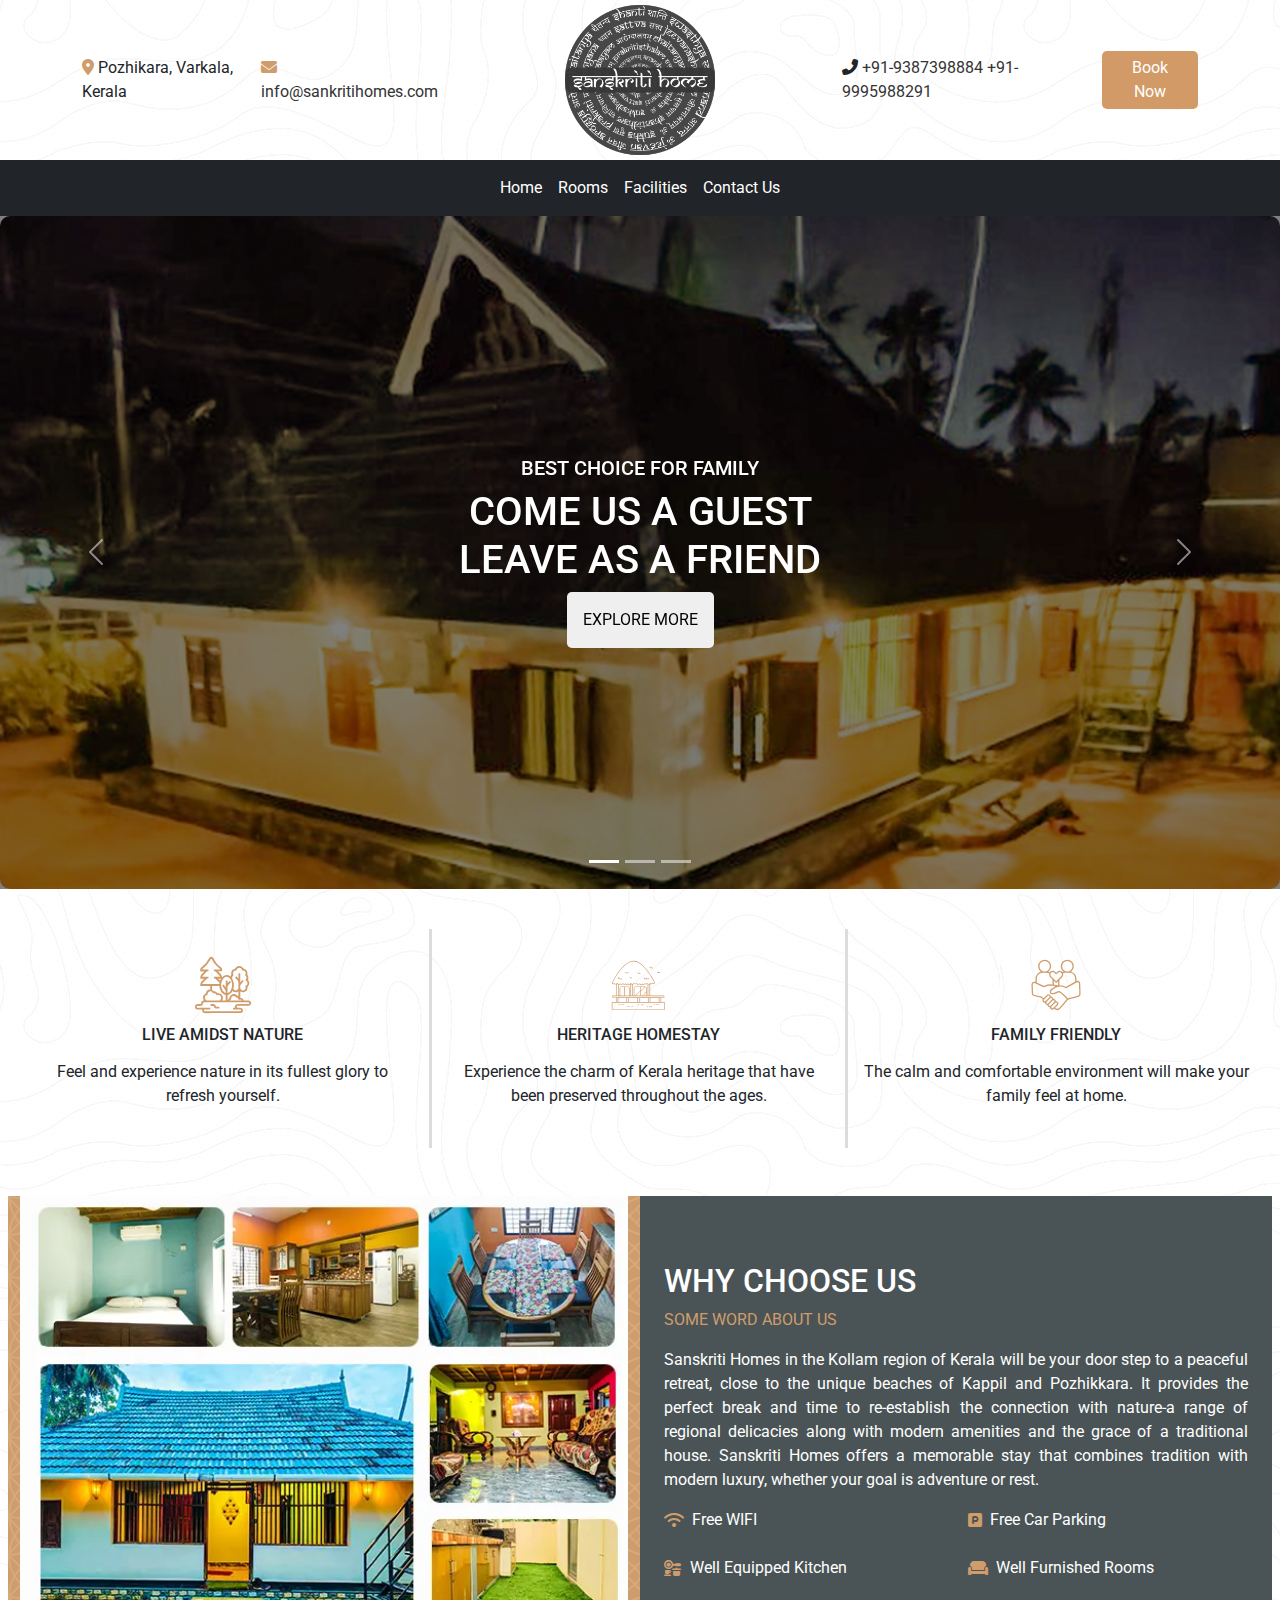
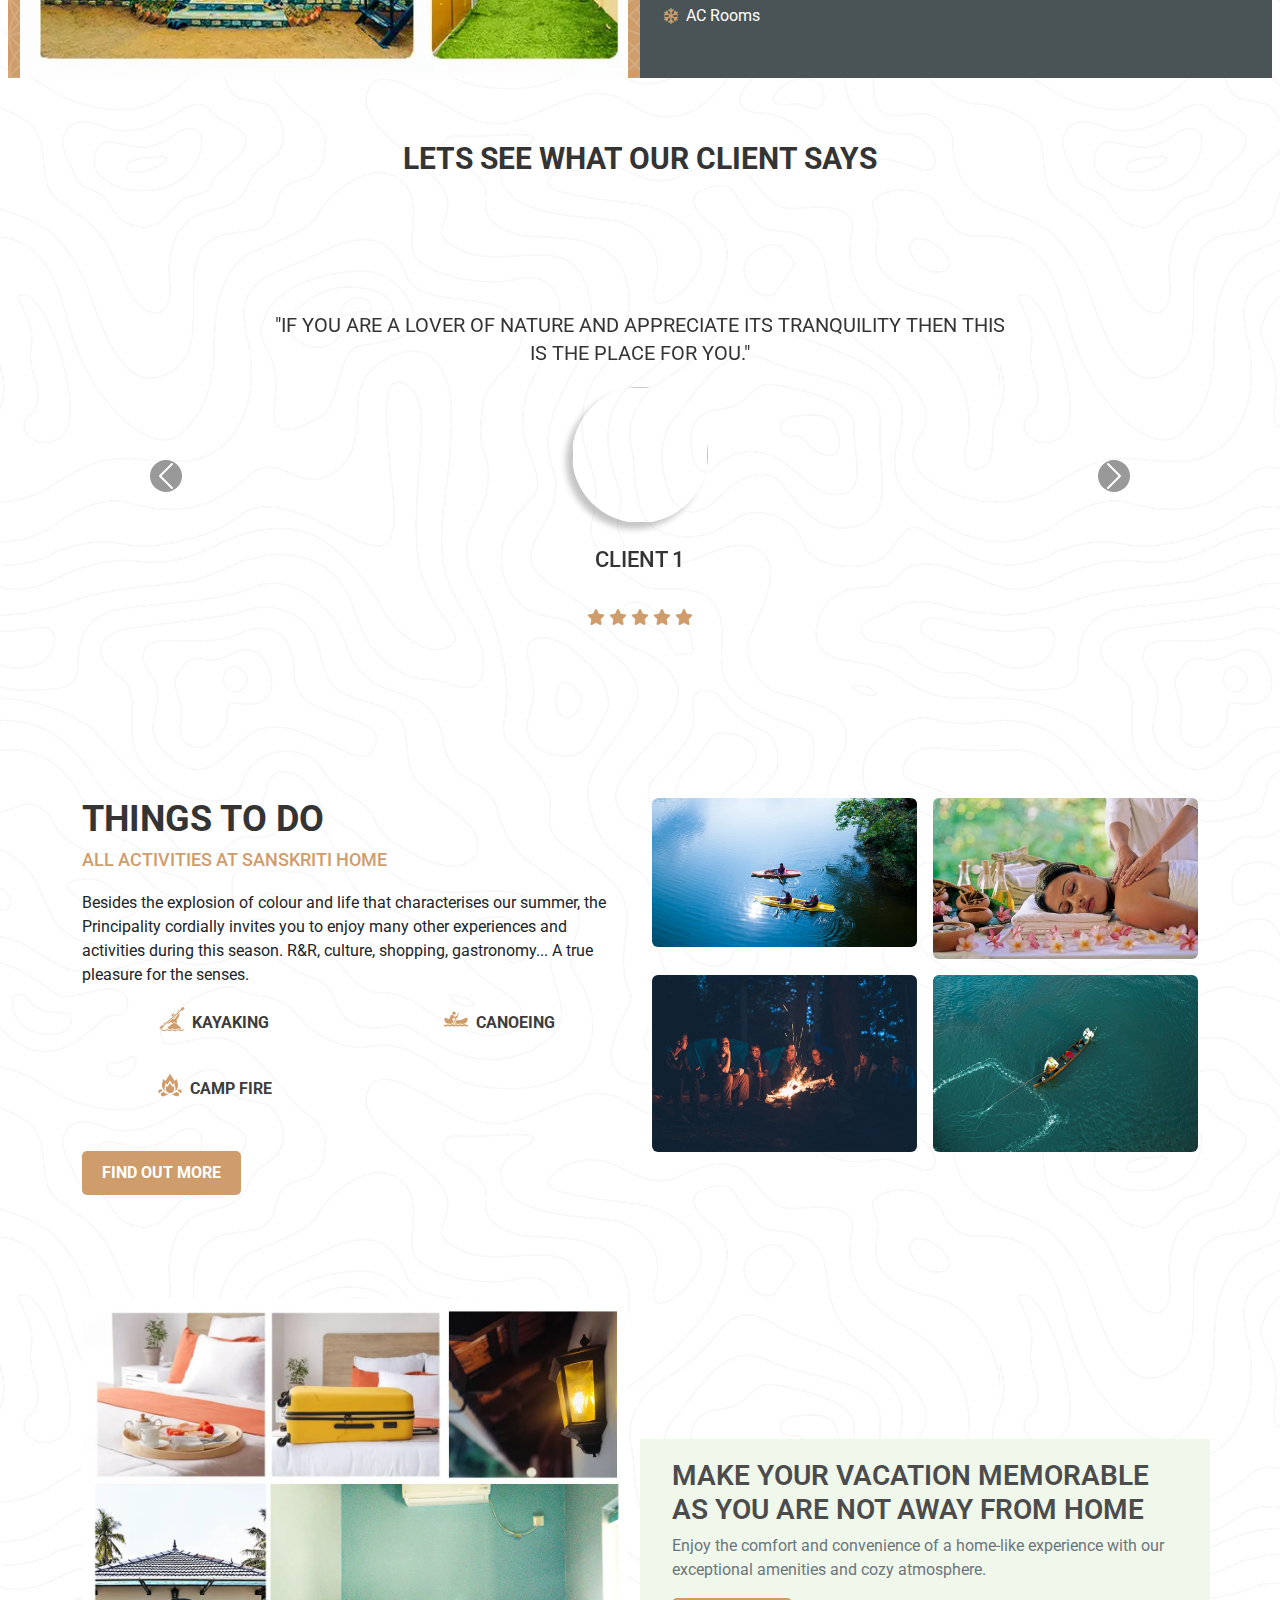
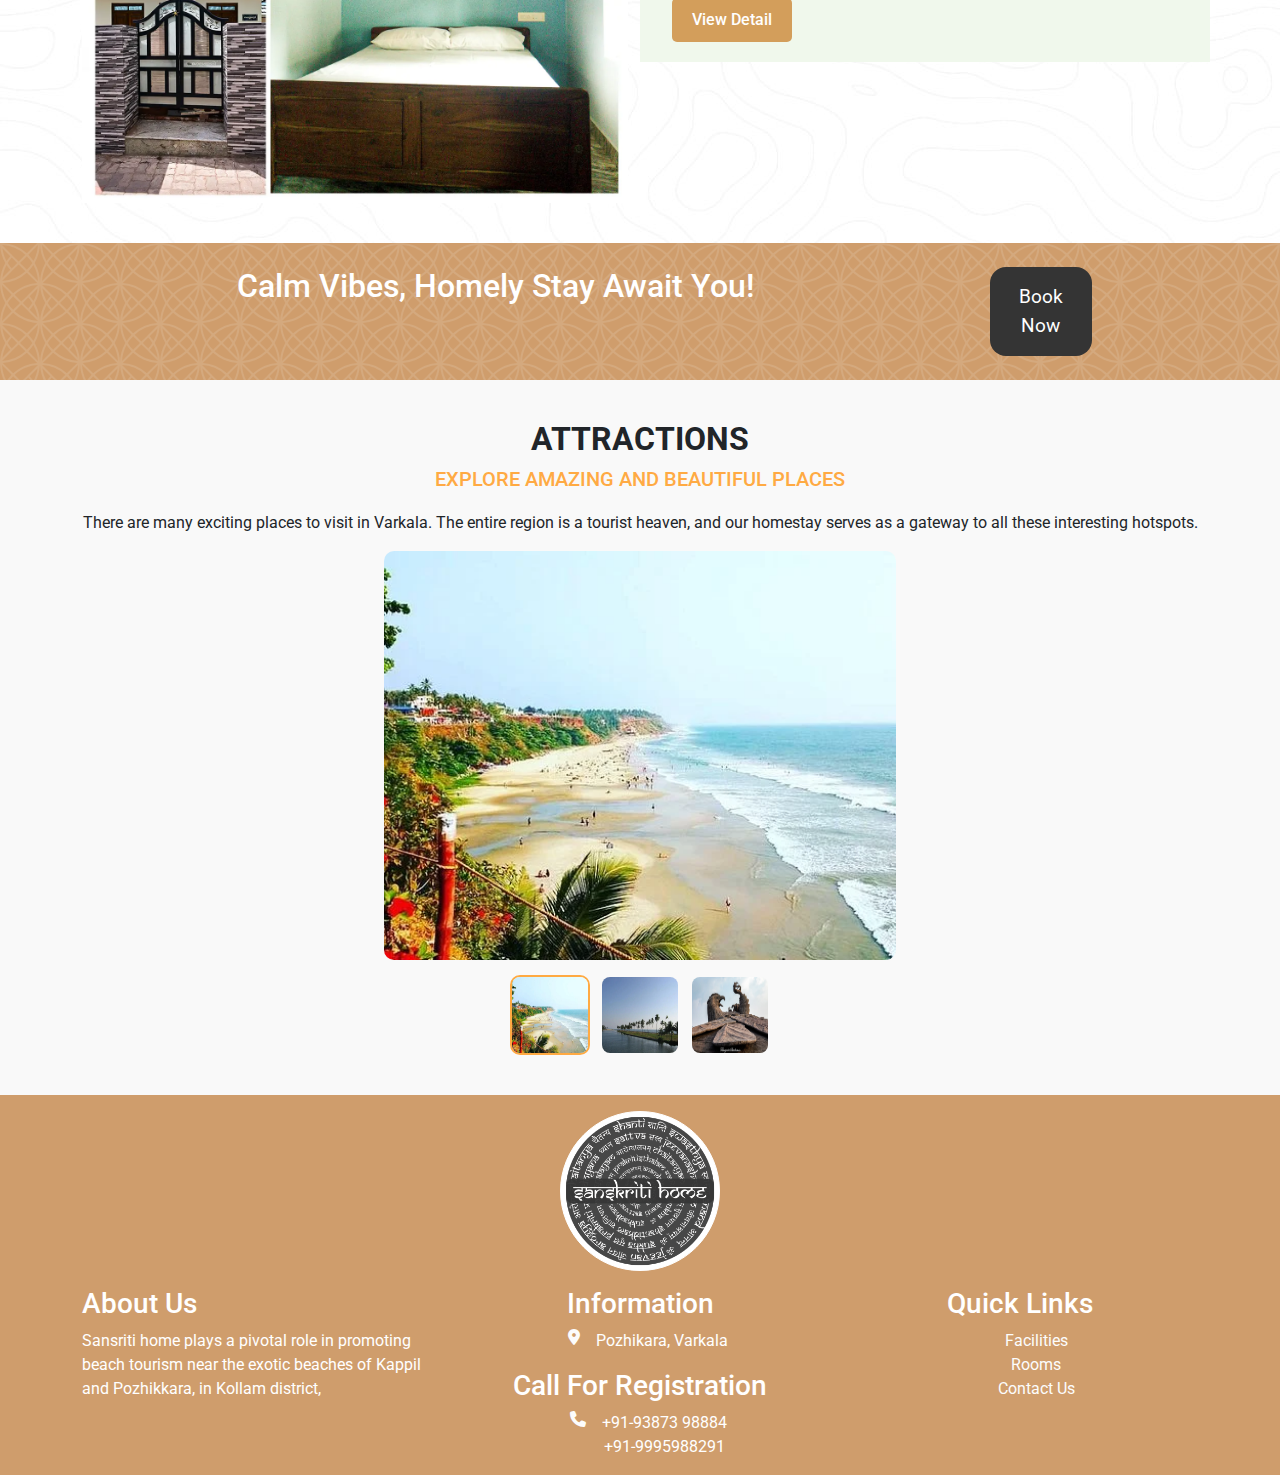
==== commit f44394ef: "SECOND CHANGES INCLUDE RESPONSIVE AND KEYWORD ADDING" ====
--- a/index.html
+++ b/index.html
@@ -19,53 +19,72 @@
   <header id="headersection">
     <section class="topbar">
       <div class="container">
-        <div class="row justify-content-between align-items-center">
-          <div class="col-4 divsion1">
-            <i class="fas fa-map-marker-alt mx-2"></i>
-            <span>Varkala, Kerala</span>
-            <i class="fas fa-envelope mx-2"></i>
-            <span><a href="mailto:info@example.com">info@example.com</a></span>
-          </div>
-          <div class="col-4 divsion2 ">
-            <img src="img/Logo Sanskriti Home.webp" alt="Sanskriti Home Logo" style="height: 80px;">
-          </div>
-          <div class="col-4 divsion3">
-            <i class="fas fa-phone-alt mx-2"></i>
-            <a href="tel:9387398884">+91 9387398884</a>
-            <button class="book-now-btn mx-4" onclick="openPopup()">Book Now</button>
-          </div>
-        </div>
-      </div>
+        <div class="row align-items-center">
+            <!-- Left Section: Location and Mail -->
+            <div class="col-12 col-md-4 d-flex justify-content-center justify-content-md-evenly my-2">
+                <div class="d-flex flex-column flex-md-row align-items-center gap-3">
+                    <div class="icon-text">
+                        <i class="fas fa-map-marker-alt" style="color: #cf9d6b;"></i>
+                        <span>Pozhikara, Varkala, Kerala</span>
+                    </div>
+                    <div class="icon-text">
+                        <i class="fas fa-envelope" style="color: #cf9d6b;"></i>
+                        <a href="mailto:info@sankritihomes.com"><span>info@sankritihomes.com</span></a>
+                    </div>
+                </div>
+            </div>
+
+            <!-- Center Section: Logo -->
+            <div class="col-12 col-md-4 d-flex justify-content-center mb-2 mb-md-0">
+                <img src="./img/Logo Sanskriti Home.webp" alt="Company Logo" class="logo">
+            </div>
+
+            <!-- Right Section: Phone and Book Now -->
+            <div class="col-12 col-md-4 d-flex justify-content-center justify-content-md-evenly my-2">
+                <div class="d-flex align-items-center gap-3">
+                    <div class="icon-text">
+                        <i class="fas fa-phone-alt"></i>
+                        <span>
+                            <a href="tel:+919387398884">+91-9387398884</a>
+                            <a href="tel:+919995988291">+91-9995988291</a>
+                        </span>
+                    </div>
+                    <button class="btn btn-book" onclick="openPopup()">Book Now</button>
+                </div>
+            </div>
+        </div>
+    </div>
       <div id="popupForm" class="popup">
         <div class="popup-content">
           <span class="close" onclick="closePopup()">&times;</span>
           <form id="contactForm" onsubmit="event.preventDefault(); sendToWhatsApps();">
             <div class="mb-3">
-                <label for="name" class="form-label">Name</label>
-                <input type="text" class="form-control" autocomplete="off" id="names" placeholder="Enter your name" required>
-            </div>
-            <div class="mb-3">
-                <label for="number" class="form-label">Number</label> 
-                <input type="tel" class="form-control" id="number" placeholder="Enter your contact number" required>
-            </div>
-            <div class="mb-3">
-                <label for="country" class="form-label">Country/City</label>
-                <input type="text" class="form-control" id="country" placeholder="Enter your country or city" required>
-            </div>
-            <div class="mb-3">
-                <label for="checkInDate" class="form-label">Check-In Date</label>
-                <input type="date" class="form-control" id="checkInDate" required>
-            </div>
-            <div class="mb-3">
-                <label for="checkOutDate" class="form-label">Check-Out Date</label>
-                <input type="date" class="form-control" id="checkOutDate" required>
-            </div>
-            <div class="mb-3">
-                <label for="persons" class="form-label">Number of Persons</label>
-                <input type="number" class="form-control" id="persons" placeholder="Enter number of persons" required>
-            </div>
-            <button type="submit" class="btn btn-primary">Submit</button>
-        </form>
+              <label for="name" class="form-label">Name</label>
+              <input type="text" class="form-control" autocomplete="off" id="names" placeholder="Enter your name"
+                required>
+            </div>
+            <div class="mb-3">
+              <label for="number" class="form-label">Number</label>
+              <input type="tel" class="form-control" id="number" placeholder="Enter your contact number" required>
+            </div>
+            <div class="mb-3">
+              <label for="country" class="form-label">Country/City</label>
+              <input type="text" class="form-control" id="country" placeholder="Enter your country or city" required>
+            </div>
+            <div class="mb-3">
+              <label for="checkInDate" class="form-label">Check-In Date</label>
+              <input type="date" class="form-control" id="checkInDate" required>
+            </div>
+            <div class="mb-3">
+              <label for="checkOutDate" class="form-label">Check-Out Date</label>
+              <input type="date" class="form-control" id="checkOutDate" required>
+            </div>
+            <div class="mb-3">
+              <label for="persons" class="form-label">Number of Persons</label>
+              <input type="number" class="form-control" id="persons" placeholder="Enter number of persons" required>
+            </div>
+            <button type="submit" class="btn btn-primary subbtn">Submit</button>
+          </form>
         </div>
       </div>
     </section>
@@ -102,27 +121,11 @@
         </div>
         <div class="carousel-inner">
           <div class="carousel-item active">
-            <img src="img/ENERGY-EFFICIENT-BUNGALOW-HOME-DESIGNS-1024x538.webp" class="d-block w-100" alt="...">
+            <img src="img/Banner.webp" class="d-block w-100" alt="...">
             <div class="carousel-caption d-flex flex-column h-100 align-items-center justify-content-center bottom-0">
               <h5 CLASS="text-uppercase">BEST CHOICE FOR family</h5>
               <h1 class="text-uppercase">come us a guest<br>leave as a friend</h1>
               <button class="btn-light text-uppercase p-3 explore">EXPLORE MORE</button>
-            </div>
-          </div>
-          <div class="carousel-item">
-            <img src="img/ENERGY-EFFICIENT-BUNGALOW-HOME-DESIGNS-1024x538.webp" class="d-block w-100" alt="..." >
-            <div class="carousel-caption d-flex flex-column h-100 align-items-center justify-content-center bottom-0">
-              <h5>Second slide label</h5>
-              <h1 class="text-uppercase">come us a guest<br>leave as a friend</h1>
-              <p>Some representative placeholder content for the second slide.</p>
-            </div>
-          </div>
-          <div class="carousel-item">
-            <img src="./img/ENERGY-EFFICIENT-BUNGALOW-HOME-DESIGNS-1024x538.webp" class="d-block w-100" alt="..." >
-            <div class="carousel-caption d-flex flex-column h-100 align-items-center justify-content-center bottom-0">
-              <h5>Third slide label</h5>
-              <h2 class="text-uppercase">come us a guest<br>leave as a friend</h2>
-              <p>Some representative placeholder content for the third slide.</p>
             </div>
           </div>
         </div>
@@ -178,16 +181,17 @@
       <div class="container-fluid">
         <div class="row">
           <div class="col-lg-6 ychoseimage">
-            <img src="img/roomphotos.png" alt="" srcset="">
+            <img src="img/Why Choose Us.webp" alt="" srcset="">
           </div>
           <div class="col-lg-6 d-flex flex-column justify-content-around align-items-center px-4 ychosedesc">
             <div class="align-self-start">
               <h2 class="text-uppercase pt-3">Why Choose Us</h2>
               <p class="text-uppercase">SOME WORD ABOUT US</p>
-              <p>Sansriti home plays a pivotal role in promoting beach tourism near the exotic beaches of Kappil and
-                Pozhikkara, in Kollam district, Kerala. With the bluish-green waters of Paravoor lake in the back drop,
-                this is the ideal place to lose yourself in the lap of nature. You can experience living in a
-                traditional home along with all modern facilities and an array of delicacies.</p>
+              <p class="ychosedesc__para text-white">Sanskriti Homes in the Kollam region of Kerala will be your door step to a peaceful retreat, close to
+                the unique beaches of Kappil and Pozhikkara. It provides the perfect break and time to re-establish the
+                connection with nature-a range of regional delicacies along with modern amenities and the grace of a
+                traditional house. Sanskriti Homes offers a memorable stay that combines tradition with modern luxury,
+                whether your goal is adventure or rest.</p>
               <div class="ychosedesc">
                 <div class="row row-cols-1 row-cols-md-2 g-4 text-start">
                   <div class="col h-100 d-flex align-items-center">
@@ -196,12 +200,9 @@
                   </div>
                   <div class="col h-100 d-flex align-items-center">
                     <i class="fa-solid fa-square-parking" style="color: #cf9d6c;"></i>
-                    <span class="px-2">Paid Car Parking</span>
+                    <span class="px-2">Free Car Parking</span>
                   </div>
-                  <div class="col h-100 d-flex align-items-center">
-                    <i class="fa-solid fa-spa" style="color: #cf9d6c;"></i>
-                    <span class="px-2">Yoga</span>
-                  </div>
+                
                   <div class="col h-100 d-flex align-items-center">
                     <i class="fa-solid fa-kitchen-set" style="color: #cf9d6c;"></i>
                     <span class="px-2">Well Equipped Kitchen</span>
@@ -290,7 +291,7 @@
     </section>
     <section class="container py-5">
       <div class="row">
-        <div class="col-md-6">
+        <div class="col-md-6 order-md-first">
           <h2 class="section-title">THINGS TO DO</h2>
           <h4 class="section-subtitle">ALL ACTIVITIES AT SANSKRITI HOME</h4>
           <p>
@@ -311,41 +312,39 @@
               <img src="./img/camfire-01.svg" alt="Camp Fire">
               <span>CAMP FIRE</span>
             </div>
-            <div class="col-6 text-center feature-item">
-              <img src="./img/ayurveda-01.svg" alt="Ayurveda & Spa">
-              <span>AYURVEDA & SPA</span>
-            </div>
-          </div>
-          <div class="mt-4">
-            <button class="find-out-more-btn">FIND OUT MORE</button>
-          </div>
-        </div>
-        <div class="col-md-6">
+          </div>
+          <div class="mt-4 find-out-more-container">
+            <a href="./facilities.html"><button class="find-out-more-btn my-3">FIND OUT MORE</button></a>
+          </div>
+        </div>
+        <div class="col-md-6 order-md-last">
           <div class="row g-3">
-            <div class="col-6">
-              <img src="./img/inchathotty20231004094702_1343_1.webp" alt="Kayaking" class="img-fluid rounded">
-            </div>
-            <div class="col-6">
+            <div class="col-6 activimg">
+              <img src="./img/inchathotty20231004094702_1343_1.webp" alt="Kayaking" class="img-fluid rounded things__img">
+            </div>
+            <div class="col-6 activimg">
               <img src="/img/getlstd-property-photo.webp" alt="Spa" class="img-fluid rounded">
             </div>
-            <div class="col-6">
+            <div class="col-6 activimg">
               <img src="./img/7-3-campfire.webp" alt="Camp Fire" class="img-fluid rounded">
             </div>
-            <div class="col-6">
+            <div class="col-6 activimg">
               <img src="./img/62685a5bb7f8d_pexels-firos-nv-4704302.webp" alt="Canoeing" class="img-fluid rounded">
             </div>
           </div>
-        </div>
+          
+        </div>
+        
       </div>
     </section>
     <section class="vacation-section">
       <div class="container">
-        <div class="row align-items-center">
+        <div class="row  order-md-1 align-items-center">
           <!-- Image Grid -->
           <div class="col-lg-6">
             <div class="row g-2">
               <div class="col-12">
-                <img src="./img/vacationandamenitiiesphoto.webp" alt="Image 1" class="img-fluid images">
+                <img src="./img/Vacation Memorable.webp" alt="Image 1" class="img-fluid images">
               </div>
             </div>
           </div>
@@ -410,9 +409,9 @@
   </main>
   <footer>
     <section class="footer-logo">
-       <div>
+      <div>
         <img src="img/Logo Sanskriti Home.webp" alt="" srcset="">
-       </div>
+      </div>
     </section>
     <section class="footer-desc">
       <div class="container">
@@ -427,11 +426,13 @@
           <div class="col-lg-4">
             <h3 class="text-center text-white">Information</h3>
             <ul>
-              <li class="d-flex justify-content-center"><i class="fa-solid fa-location-dot" style="color: #fcfcfc;"></i><span class="text-white mx-3">Varkala</span></li>
+              <li class="d-flex justify-content-center"><i class="fa-solid fa-location-dot"
+                  style="color: #fcfcfc;"></i><span class="text-white mx-3">Pozhikara, Varkala</span></li>
             </ul>
             <h3 class="text-center text-white">Call For Registration</h3>
             <ul>
-              <li class="d-flex justify-content-center"><i class="fa-solid fa-phone" style="color: #fcfcfc;"></i><a href="tel:++919387398884"><span class="text-white mx-3">+91 93873 98884</span></a></li>
+              <li class="d-flex justify-content-center"><i class="fa-solid fa-phone" style="color: #fcfcfc;"></i><a href="tel:+919387398884"><span class="text-white mx-3">+91-93873 98884</span></a></li>
+              <li class="d-flex justify-content-center ms-3"><a href="tel:+919995988291"><span class="text-white mx-3">+91-9995988291</span></a></li>
             </ul>
           </div>
           <div class="col-lg-4 ">
--- a/css/style.css
+++ b/css/style.css
@@ -14,7 +14,28 @@
     width: 100%;
     height: auto;
 }
+.topbar .logo {
+  max-height: 10rem;
+}
+.topbar a{
+  text-decoration: none;
+  color: #343434;
+}
+.topbar a:hover{
+  color: #b58350;
+}
+.topbar .btn-book {
+  background-color: #d19a67;
+  border: none;
+  color: #fff;
+  padding: 5px 15px;
+  border-radius: 5px;
+}
+.header .btn-book:hover {
+  background-color: #b58350;
+}
 .divsion1{
+  width: 45%;
   height: auto;
   margin-right: auto;
   padding: 0.8rem;
@@ -29,7 +50,7 @@
   text-decoration: none;
 }
 .divsion2{
-  width:20%;
+  width:10%;
   height: auto;
   text-decoration: none;
   padding: 0.8rem;
@@ -39,9 +60,8 @@
 }
 
 .divsion3{
-  width:40%;
-  height: auto;
-  margin-left:auto;
+  width:45%;
+  height: auto;
   padding: 0.8rem;
 }
 .divsion3 i{
@@ -54,7 +74,6 @@
   text-decoration: none;
 }
 .divsion3 .book-now-btn{
-  width:25%;
   height: auto;
   background-color: #cf9d6c;
   font-size: 1.2rem;
@@ -84,6 +103,14 @@
   background-color: rgba(0, 0, 0, 0.5);
   z-index: 1050;
 }
+.popup .subbtn{
+  background-color: #c68f50;
+  border: 1px solid #c68f50;
+}
+.popup .subbtn:hover{
+  background-color: #9f6c3a;
+  border: 1px solid #9f6c3a;
+}
 .popup-content {
   background: white;
   padding: 20px;
@@ -132,6 +159,9 @@
 .divbanner h6 p{
   color:#343434;
 }
+.ychose{
+  padding: 0.5rem;
+}
 .ychose .ychoseimage{
   height:fit-content;
   text-align: center;
@@ -152,6 +182,9 @@
 }
 .ychosedesc p{
   color:#cf9d6c;
+}
+.ychosedesc__para{
+text-align: justify;
 }
 .heading {
   text-align: center;
@@ -419,7 +452,7 @@
 }
 
 .find-out-more-btn:hover {
-  background-color: #ff8c00;
+  background-color: #9f6c3a;
 }
 .vacation-section {
   padding: 40px 20px;
@@ -551,7 +584,7 @@
   padding: 1rem;
 }
 footer .footer-logo img{
-  width: 100px;
+  width: 10rem;
   height: auto;
   border: 1px solid #fff;
   border-radius: 50%;
@@ -578,6 +611,14 @@
 }
 .room-section p{
   text-align: justify;
+}
+#contactForms .subbtns{
+  background-color: #cf9d6c;
+  border: 1px solid #cf9d6c;
+}
+#contactForms .subbtns:hover{
+  background-color: #9f6c3a;
+  border: 1px solid #9f6c3a;
 }
 .facilities-section{
   margin-top:1.2rem;
@@ -617,41 +658,31 @@
   border-width: medium;
   border-radius: 50%;
 }
-
+@media screen and (max-width:440px){
+.topbar a{
+  font-size: 0.9rem;
+}
+}
 @media screen and (max-width: 490px){
-  .row{
-    display: flex;
-    flex-direction: column;
-  }
-  .divsion1{
+  .activimg{
     width: 100%;
-    height: auto;
-    font-size: 0.9rem;
-  }
-  .divsion1 i{
-    font-size: 0.8rem;
-  
-  }
-  .divsion1 a{
-    color:#343434;
-    font-size: 0.9rem;
-    text-decoration: none;
-  }
-  .divsion2{
-    width:100%;
-    height: auto;
-    
-  }
-  .divsion3{
-    width:100%;
-    height: auto;
-    
   }
 }
 @media screen and (max-width:992px){
   .menu .navbar-toggler{
     background-color: #cf9d6c;
   }
+  .divbanner:not(:last-child){
+    height: auto;
+    padding: 1.5rem;
+    border-bottom: 0.2rem solid #dbdddd;
+    border-right: none;
+  }
+
+}
+@media screen and (max-width:768px){
+  
+
 }
 
   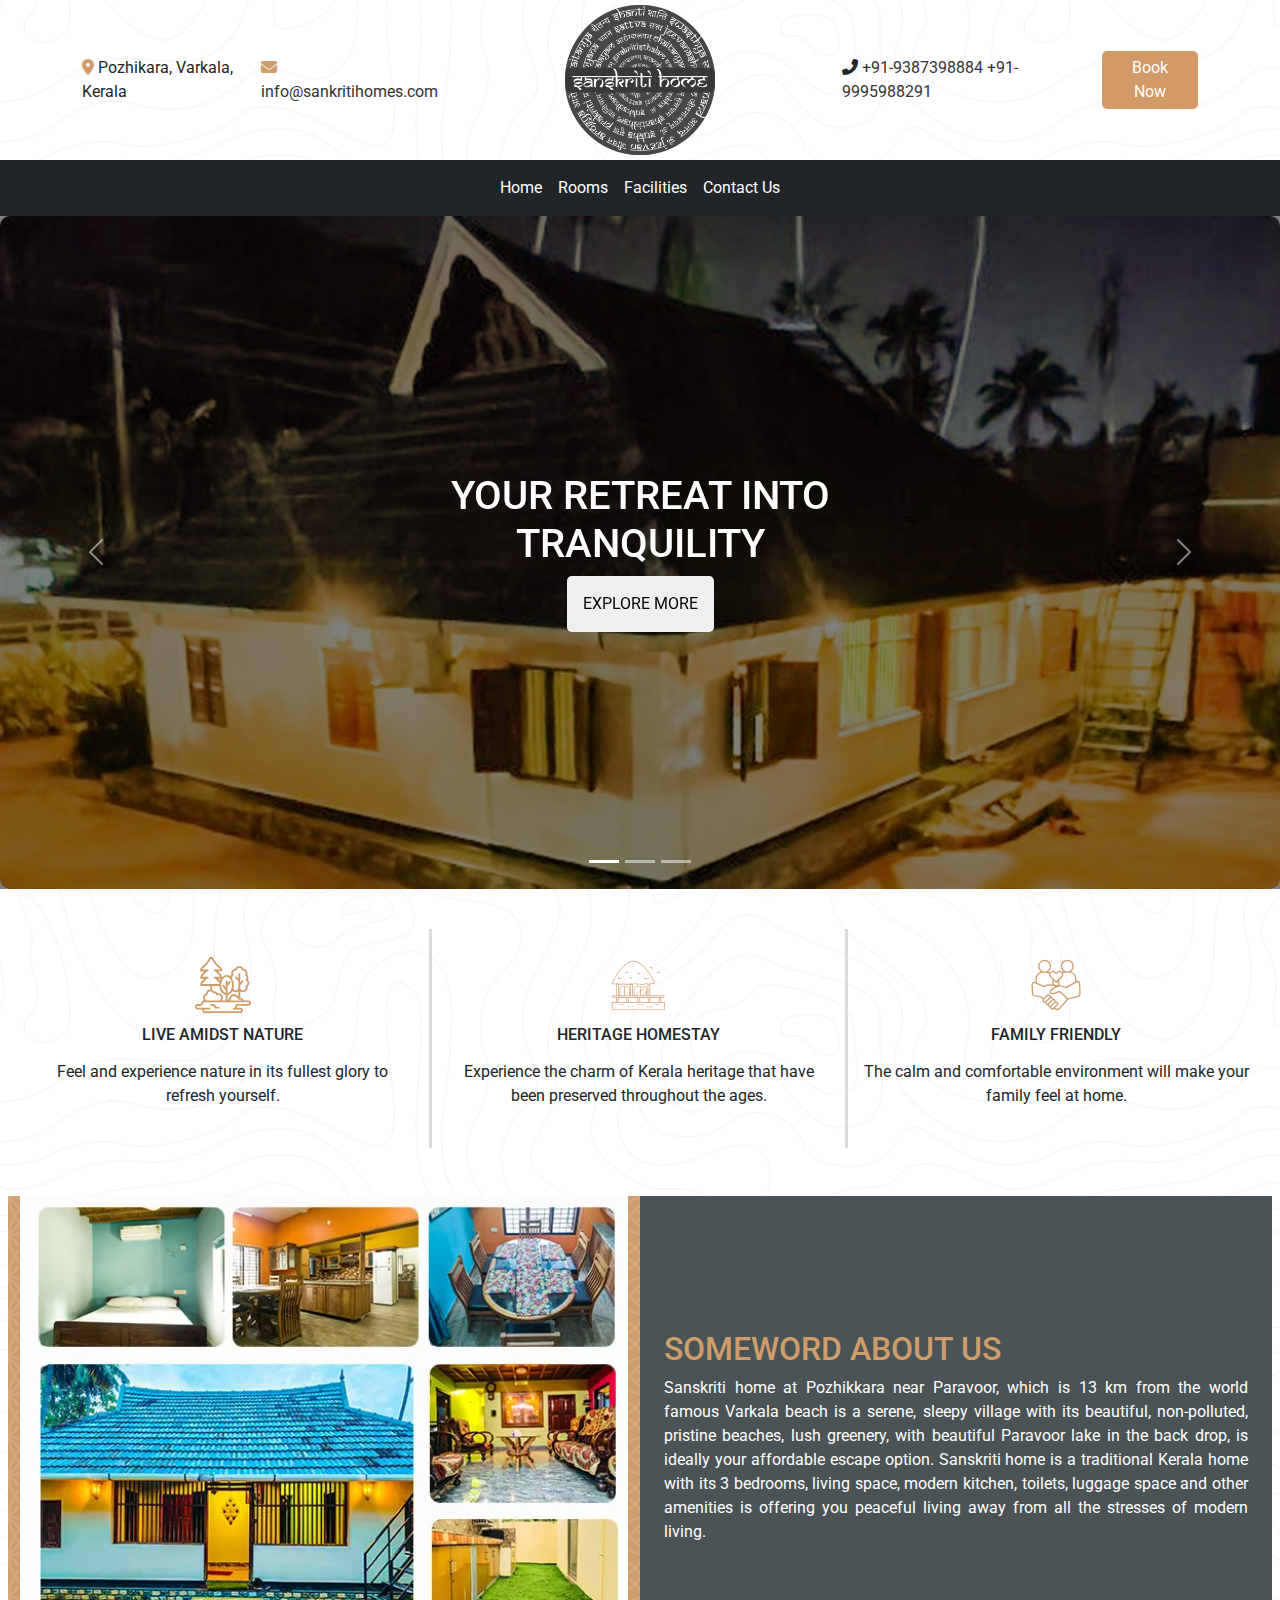
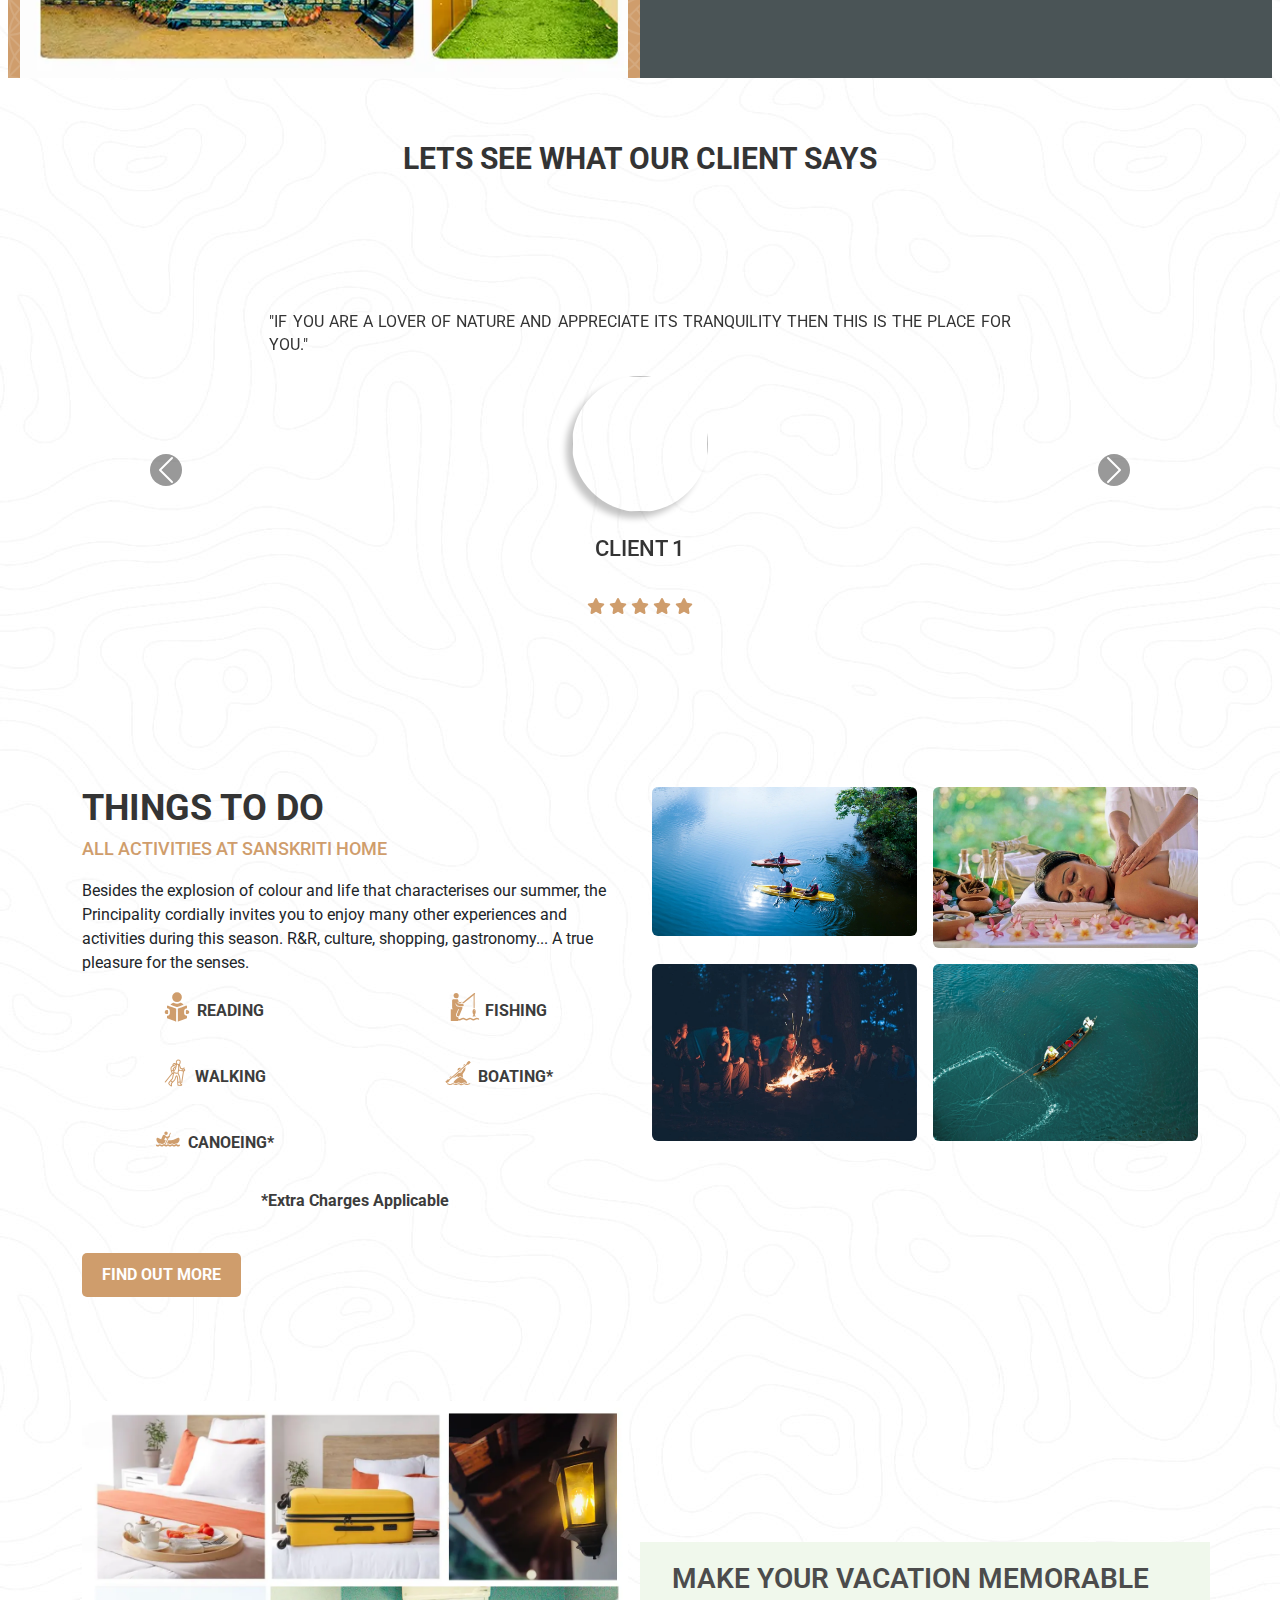
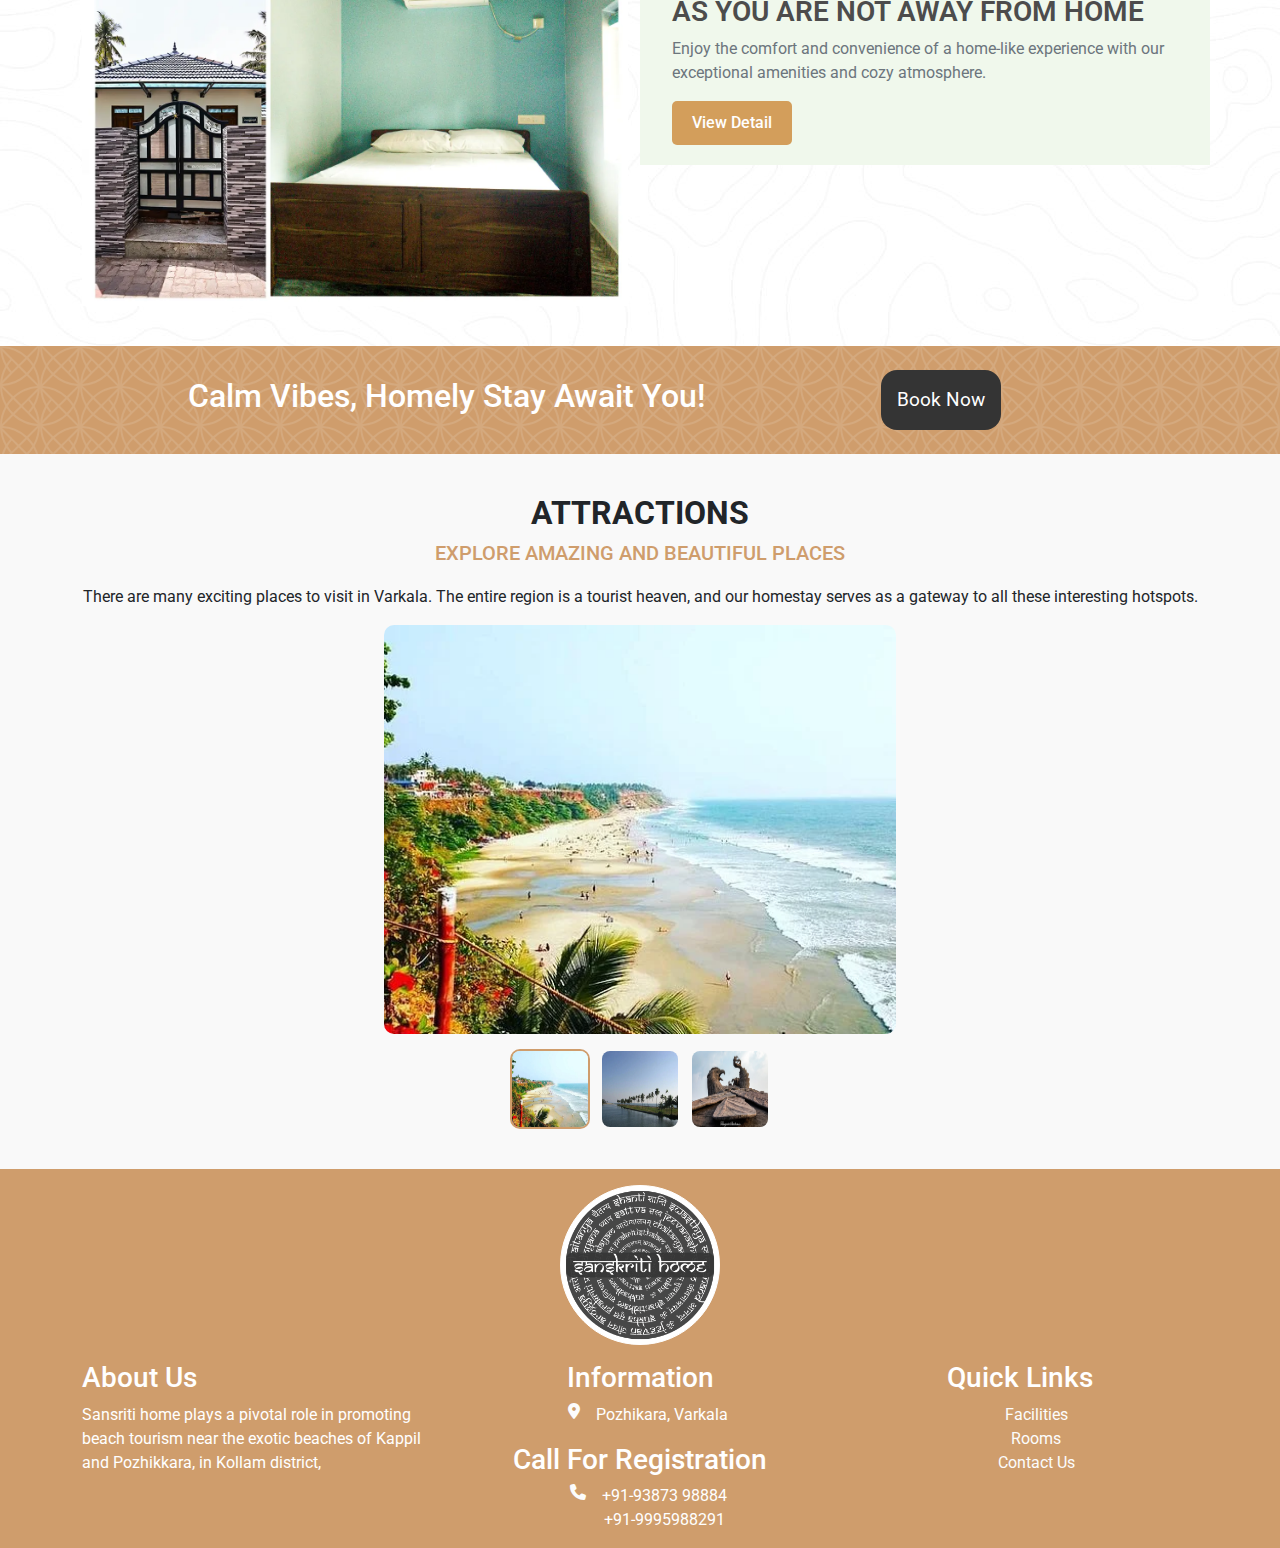
==== commit ef843b1a: "Third Changes Commited" ====
--- a/index.html
+++ b/index.html
@@ -36,7 +36,7 @@
 
             <!-- Center Section: Logo -->
             <div class="col-12 col-md-4 d-flex justify-content-center mb-2 mb-md-0">
-                <img src="./img/Logo Sanskriti Home.webp" alt="Company Logo" class="logo">
+              <a href="index.html"><img src="./img/Logo Sanskriti Home.webp" alt="Sanksriti Home Logo" class="logo"></a>
             </div>
 
             <!-- Right Section: Phone and Book Now -->
@@ -121,11 +121,10 @@
         </div>
         <div class="carousel-inner">
           <div class="carousel-item active">
-            <img src="img/Banner.webp" class="d-block w-100" alt="...">
+            <img src="img/Banner.webp" class="d-block w-100" alt="Night view of Sanskriti Homestay">
             <div class="carousel-caption d-flex flex-column h-100 align-items-center justify-content-center bottom-0">
-              <h5 CLASS="text-uppercase">BEST CHOICE FOR family</h5>
-              <h1 class="text-uppercase">come us a guest<br>leave as a friend</h1>
-              <button class="btn-light text-uppercase p-3 explore">EXPLORE MORE</button>
+              <h1 class="text-uppercase">YOur retreat into<br>TRANQUILITY</h1>
+              <a href="./rooms.html"><button class="btn-light text-uppercase p-3 explore">EXPLORE MORE</button></a>
             </div>
           </div>
         </div>
@@ -185,37 +184,8 @@
           </div>
           <div class="col-lg-6 d-flex flex-column justify-content-around align-items-center px-4 ychosedesc">
             <div class="align-self-start">
-              <h2 class="text-uppercase pt-3">Why Choose Us</h2>
-              <p class="text-uppercase">SOME WORD ABOUT US</p>
-              <p class="ychosedesc__para text-white">Sanskriti Homes in the Kollam region of Kerala will be your door step to a peaceful retreat, close to
-                the unique beaches of Kappil and Pozhikkara. It provides the perfect break and time to re-establish the
-                connection with nature-a range of regional delicacies along with modern amenities and the grace of a
-                traditional house. Sanskriti Homes offers a memorable stay that combines tradition with modern luxury,
-                whether your goal is adventure or rest.</p>
-              <div class="ychosedesc">
-                <div class="row row-cols-1 row-cols-md-2 g-4 text-start">
-                  <div class="col h-100 d-flex align-items-center">
-                    <i class="fa-solid fa-wifi " style="color: #cf9d6b;"></i>
-                    <span class="px-2">Free WIFI</span>
-                  </div>
-                  <div class="col h-100 d-flex align-items-center">
-                    <i class="fa-solid fa-square-parking" style="color: #cf9d6c;"></i>
-                    <span class="px-2">Free Car Parking</span>
-                  </div>
-                
-                  <div class="col h-100 d-flex align-items-center">
-                    <i class="fa-solid fa-kitchen-set" style="color: #cf9d6c;"></i>
-                    <span class="px-2">Well Equipped Kitchen</span>
-                  </div>
-                  <div class="col h-100 d-flex align-items-center">
-                    <i class="fa-solid fa-couch" style="color: #cf9d6c;"></i>
-                    <span class="px-2">Well Furnished Rooms</span>
-                  </div>
-                  <div class="col h-100 d-flex align-items-center">
-                    <i class="fa-regular fa-snowflake" style="color: #cf9d6c;"></i>
-                    <span class="px-2">AC Rooms</span>
-                  </div>
-                </div>
+              <h2 class="text-uppercase pt-3">SOMEWORD ABOUT US</h2>
+              <p class="ychosedesc__para text-white">Sanskriti home at Pozhikkara near Paravoor, which is 13 km from the world famous Varkala beach is a serene, sleepy village with its beautiful, non-polluted, pristine beaches, lush greenery, with beautiful Paravoor lake in the back drop, is ideally your affordable escape option. Sanskriti home is a traditional Kerala home with its 3 bedrooms, living space, modern kitchen, toilets, luggage space and other amenities is offering you peaceful living away from all the stresses of modern living.</p>
               </div>
             </div>
           </div>
@@ -301,16 +271,27 @@
           </p>
           <div class="row g-4">
             <div class="col-6 text-center feature-item">
-              <img src="./img/kayaking-01.svg" alt="Kayaking">
-              <span>KAYAKING</span>
+              <img src="./img/reading-book-01.svg" alt="Reading a Book Activity">
+              <span>READING</span>
             </div>
             <div class="col-6 text-center feature-item">
-              <img src="./img/canoeing-01.svg" alt="Canoeing">
-              <span>CANOEING</span>
+              <img src="./img/fishing-01.svg" alt="Fishing Activity">
+              <span>FISHING</span>
             </div>
             <div class="col-6 text-center feature-item">
-              <img src="./img/camfire-01.svg" alt="Camp Fire">
-              <span>CAMP FIRE</span>
+              <img src="./img/walking-01.svg" alt="Walking Tour Activity">
+              <span>WALKING</span>
+            </div>
+            <div class="col-6 text-center feature-item">
+              <img src="./img/kayaking-01.svg" alt="Boating Activity">
+              <span>BOATING*</span>
+            </div>
+            <div class="col-6 text-center feature-item">
+              <img src="./img/canoeing-01.svg" alt="Canoeing Activity">
+              <span>CANOEING*</span>
+            </div>
+            <div class="col-12 text-center feature-item">
+              <span>*Extra Charges Applicable</span>
             </div>
           </div>
           <div class="mt-4 find-out-more-container">
@@ -355,21 +336,24 @@
               <h2>MAKE YOUR VACATION MEMORABLE AS YOU ARE NOT AWAY FROM HOME</h2>
               <p>Enjoy the comfort and convenience of a home-like experience with our exceptional amenities and cozy
                 atmosphere.</p>
-              <a href="#" class="btn">View Detail</a>
+              <a href="./facilities.html" class="btn">View Detail</a>
             </div>
           </div>
         </div>
       </div>
     </section>
     <section class="subbooking">
-      <div class="row">
-        <div class="col-9 mx-auto">
-          <h4 class="ms-4">Calm Vibes, Homely Stay Await You!</h4>
-        </div>
-        <div class="col-3">
-          <button class="book-now-btn mx-4" onclick="openPopup()">Book Now</button>
-        </div>
-      </div>
+      <div class="container-fluid">
+        <div class="row justify-content-center align-items-center">
+          <div class="col-8 mx-auto">
+            <h4 class="ms-4">Calm Vibes, Homely Stay Await You!</h4>
+          </div>
+          <div class="col-4">
+            <button class="book-now-btn mx-4" onclick="openPopup()">Book Now</button>
+          </div>
+        </div>
+      </div>
+      
     </section>
     <section class="slider-section">
       <h2>ATTRACTIONS</h2>
@@ -383,14 +367,14 @@
       <div id="mainCarousel" class="carousel slide" data-bs-ride="carousel">
         <div class="carousel-inner">
           <div class="carousel-item active">
-            <img src="./img/varkala-cliff.webp" class="d-flex mx-auto" alt="Image 1">
+            <img src="./img/varkala-cliff.webp" class="d-flex mx-auto img-fluid" alt="Varkala Cliff : A must place visit tourist spot who loves beaches">
           </div>
           <div class="carousel-item">
-            <img src="./img/Varkala-tourist-places-10-best-places-to-visit-in-Varkala-08.webp" class="d-flex mx-auto"
+            <img src="./img/Varkala-tourist-places-10-best-places-to-visit-in-Varkala-08.webp" class="d-flex mx-auto img-fluid"
               alt="Image 2">
           </div>
           <div class="carousel-item">
-            <img src="./img/9b64ce_435e032b0c4e422c90c9a61d1bcd32fa~mv2.webp" class="d-flex mx-auto" alt="Image 3">
+            <img src="./img/9b64ce_435e032b0c4e422c90c9a61d1bcd32fa~mv2.webp" class="d-flex mx-auto img-fluid" alt="Image 3">
           </div>
         </div>
       </div>
--- a/css/style.css
+++ b/css/style.css
@@ -178,7 +178,7 @@
   
 }
 .ychosedesc div:has(h2){
-  color: #fff;
+  color: #cf9d6c;
 }
 .ychosedesc p{
   color:#cf9d6c;
@@ -395,9 +395,10 @@
 }
 .testimonial4_slide p {
   color: #343434;
-  font-size: 20px;
+  font-size: 1rem;
   line-height: 1.4;
   margin: 40px 0 20px 0;
+  text-align:justify ;
 }
 .testimonial4_slide h4 {
 color: #343434;
@@ -497,8 +498,7 @@
   object-fit: cover;
 }
 .subbooking{
-  width: 100%;
-  height: auto;
+
   padding: 1.5rem;
   background-color: #cf9d6c;
   background-image: url("data:image/svg+xml,%3Csvg xmlns='http://www.w3.org/2000/svg' width='80' height='80' viewBox='0 0 80 80'%3E%3Cg fill-rule='evenodd'%3E%3Cg id='church-on-sunday' fill='%23f4f4f4' fill-opacity='0.13'%3E%3Cpath d='M77.17 0H80v2.83l-.1.1A39.9 39.9 0 0 1 74.64 20a39.9 39.9 0 0 1 5.24 17.06l.11.11v2.89c-.01 6.9-1.8 13.79-5.35 19.94A39.96 39.96 0 0 1 80 79.94V80h-2.83L66.84 69.66a39.83 39.83 0 0 1-24.1 10.25l.09.09h-5.66l.1-.1c-8.7-.58-17.22-4-24.1-10.23L2.82 80H0V79.94c.01-6.9 1.8-13.8 5.35-19.94A39.96 39.96 0 0 1 0 40.06V37.17l.1-.1A39.9 39.9 0 0 1 5.36 20 39.9 39.9 0 0 1 .1 2.94L0 2.83V0h2.83l-.1.1a39.83 39.83 0 0 1 24.1 10.24L37.18 0H40c0 6.92-1.78 13.83-5.35 20A39.96 39.96 0 0 1 40 40c0-6.92 1.78-13.83 5.35-20A39.96 39.96 0 0 1 40 0h2.83l10.33 10.34A39.83 39.83 0 0 1 77.26.09L77.17 0zm.77 77.94c-.3-5.52-1.8-11-4.49-16a40.18 40.18 0 0 1-5.17 6.34l9.66 9.66zm-12.52-9.7l-6.83-6.83-5.46 5.46-1.41 1.41-9.66 9.66c8.4-.45 16.69-3.68 23.36-9.7zm-23.07 6.58l7.99-7.98a40.05 40.05 0 0 1-3.79-4.9 37.88 37.88 0 0 0-4.2 12.88zM47.68 60a37.98 37.98 0 0 0 4.07 5.42L57.17 60l-5.42-5.42A38 38 0 0 0 47.68 60zm2.66-6.84a40.06 40.06 0 0 0-3.79 4.9 37.88 37.88 0 0 1-4.2-12.88l7.99 7.98zm1.38-1.44l1.41 1.41 5.46 5.46 6.83-6.84a37.85 37.85 0 0 0-23.36-9.7l9.66 9.67zM60 60l6.87 6.87A38.1 38.1 0 0 0 72.32 60a38.11 38.11 0 0 0-5.45-6.87L60 60zm-14.65 0a39.9 39.9 0 0 0-5.24 17.06l-.11.11-.1-.1A39.9 39.9 0 0 0 34.64 60a39.9 39.9 0 0 0 5.24-17.06l.11-.11.1.1A39.9 39.9 0 0 0 45.36 60zm9.23-48.25a37.85 37.85 0 0 1 23.36-9.7l-9.66 9.67-1.41 1.41-5.46 5.46-6.83-6.84zm13.67 13.67L62.83 20l5.42-5.42A38 38 0 0 1 72.32 20a37.98 37.98 0 0 1-4.07 5.42zm5.2-3.47a40.05 40.05 0 0 1-3.79 4.89l7.99 7.98c-.61-4.45-2.01-8.82-4.2-12.87zm-6.58 4.92l1.41 1.41 9.66 9.66a37.85 37.85 0 0 1-23.36-9.7l6.83-6.83 5.46 5.46zM53.13 13.13L60 20l-6.87 6.87A38.11 38.11 0 0 1 47.68 20a38.1 38.1 0 0 1 5.45-6.87zm-1.41-1.41l-9.66-9.66c.3 5.52 1.8 11 4.49 16a40.18 40.18 0 0 1 5.17-6.34zm-9.66 26.22c.3-5.52 1.8-11 4.49-16a40.18 40.18 0 0 0 5.17 6.34l-9.66 9.66zm26.22 13.78l9.66-9.66c-.3 5.52-1.8 11-4.49 16a40.18 40.18 0 0 0-5.17-6.34zm8.98-11.81L66.84 50.34a39.83 39.83 0 0 0-24.1-10.25l10.42-10.43a39.83 39.83 0 0 0 24.1 10.25zm-7.6-26.75a40.06 40.06 0 0 1 3.79 4.9 37.88 37.88 0 0 0 4.2-12.88l-7.99 7.98zm-31.72 28.9c-8.4.45-16.69 3.68-23.36 9.7l6.83 6.83 5.46-5.46 1.41-1.41 9.66-9.66zM22.83 60l5.42 5.42c1.54-1.7 2.9-3.52 4.07-5.42a38 38 0 0 0-4.07-5.42L22.83 60zm5.45 8.28l-1.41-1.41-5.46-5.46-6.83 6.84a37.85 37.85 0 0 0 23.36 9.7l-9.66-9.67zm9.37 6.54l-7.99-7.98a40.05 40.05 0 0 0 3.79-4.9 37.88 37.88 0 0 1 4.2 12.88zM20 60l-6.87-6.87A38.11 38.11 0 0 0 7.68 60a38.11 38.11 0 0 0 5.45 6.87L20 60zm17.26-19.9L26.84 29.65a39.83 39.83 0 0 1-24.1 10.25l10.42 10.43a39.83 39.83 0 0 1 24.1-10.25zm-35.2 1.96l9.66 9.66a40.18 40.18 0 0 0-5.17 6.33c-2.7-5-4.2-10.47-4.5-16zm4.49 19.89c-2.7 5-4.2 10.47-4.5 16l9.67-9.67a40.18 40.18 0 0 1-5.17-6.33zm31.1-16.77c-.61 4.45-2.01 8.82-4.2 12.87a40.06 40.06 0 0 0-3.79-4.89l7.99-7.98zm-4.2-23.23c2.7 5 4.2 10.47 4.5 16l-9.67-9.67c1.97-1.97 3.7-4.1 5.17-6.33zm-14.86-.54l6.83 6.84a37.85 37.85 0 0 1-23.36 9.7l9.66-9.67 1.41-1.41 5.46-5.46zm-8.25 5.43l-7.99 7.98c.61-4.45 2.01-8.82 4.2-12.87a40.04 40.04 0 0 0 3.79 4.89zm1.41-1.42A37.99 37.99 0 0 1 7.68 20a38 38 0 0 1 4.07-5.42L17.17 20l-5.42 5.42zm-5.2-7.37a40.04 40.04 0 0 1 3.79-4.89L2.35 5.18c.61 4.45 2.01 8.82 4.2 12.87zm6.58-4.92l-1.41-1.41-9.66-9.66a37.85 37.85 0 0 1 23.36 9.7l-6.83 6.83-5.46-5.46zm13.74 13.74L20 20l6.87-6.87A38.1 38.1 0 0 1 32.32 20a38.1 38.1 0 0 1-5.45 6.87zm6.58-8.82a40.18 40.18 0 0 0-5.17-6.33l9.66-9.66c-.3 5.52-1.8 11-4.49 16z' /%3E%3C/g%3E%3C/g%3E%3C/svg%3E");
@@ -512,7 +512,7 @@
   color:#fff;
 }
 .subbooking .book-now-btn{
-  width:35%;
+
   height: auto;
   background-color: #343434;
   font-size: 1.2rem;
@@ -523,7 +523,7 @@
   transition: width 0.3s ease, background-color 0.3s ease;
 }
 .subbooking .book-now-btn:hover{
-  width:40%;
+
   height: auto;
   background-color: #5b5b5b;
   font-size: 1.2rem;
@@ -544,7 +544,7 @@
 }
 
 .slider-section h5 {
-  color: #ffaa43;
+  color: #cf9d6c;
   margin-bottom: 20px;
 }
 
@@ -571,7 +571,7 @@
 }
 
 .thumbnail-container img.active {
-  border-color: #ffaa43;
+  border-color: #cf9d6c;
 }
 footer{
   background-color: #cf9d6c;
@@ -638,7 +638,6 @@
   padding: 1rem;
 }
 .contact-section .contactsub{
-  width: 25%;
   background-color: #f2f2f2;
   display: flex;
   flex-direction: column;
@@ -660,12 +659,23 @@
 }
 @media screen and (max-width:440px){
 .topbar a{
-  font-size: 0.9rem;
+  font-size: 0.6rem;
 }
 }
 @media screen and (max-width: 490px){
   .activimg{
     width: 100%;
+  }
+}
+@media screen and (max-width: 576px){
+  .banner h1{
+  font-size: 1.3rem;
+  }
+  .testimonial4_slide p {
+     font-size: 0.8rem;
+  }
+  .subbooking h4{
+    font-size: 1rem;
   }
 }
 @media screen and (max-width:992px){
